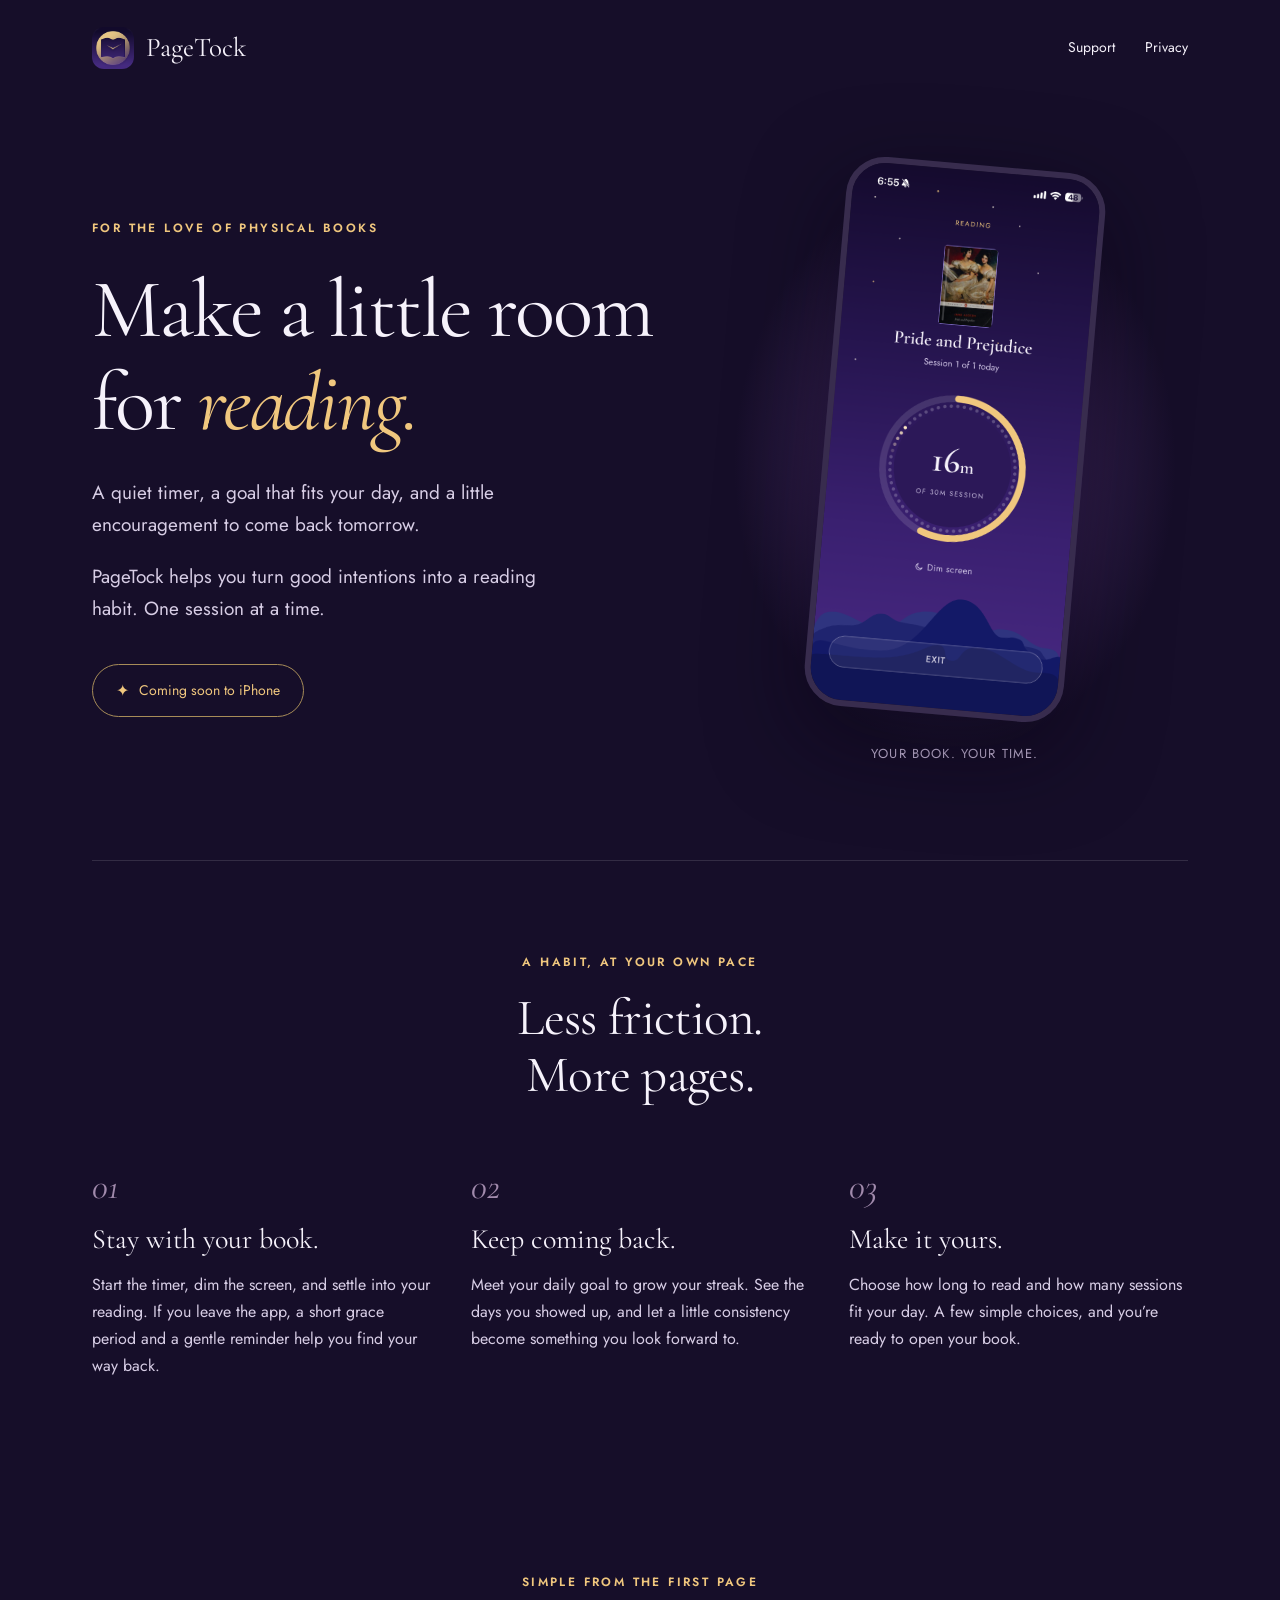
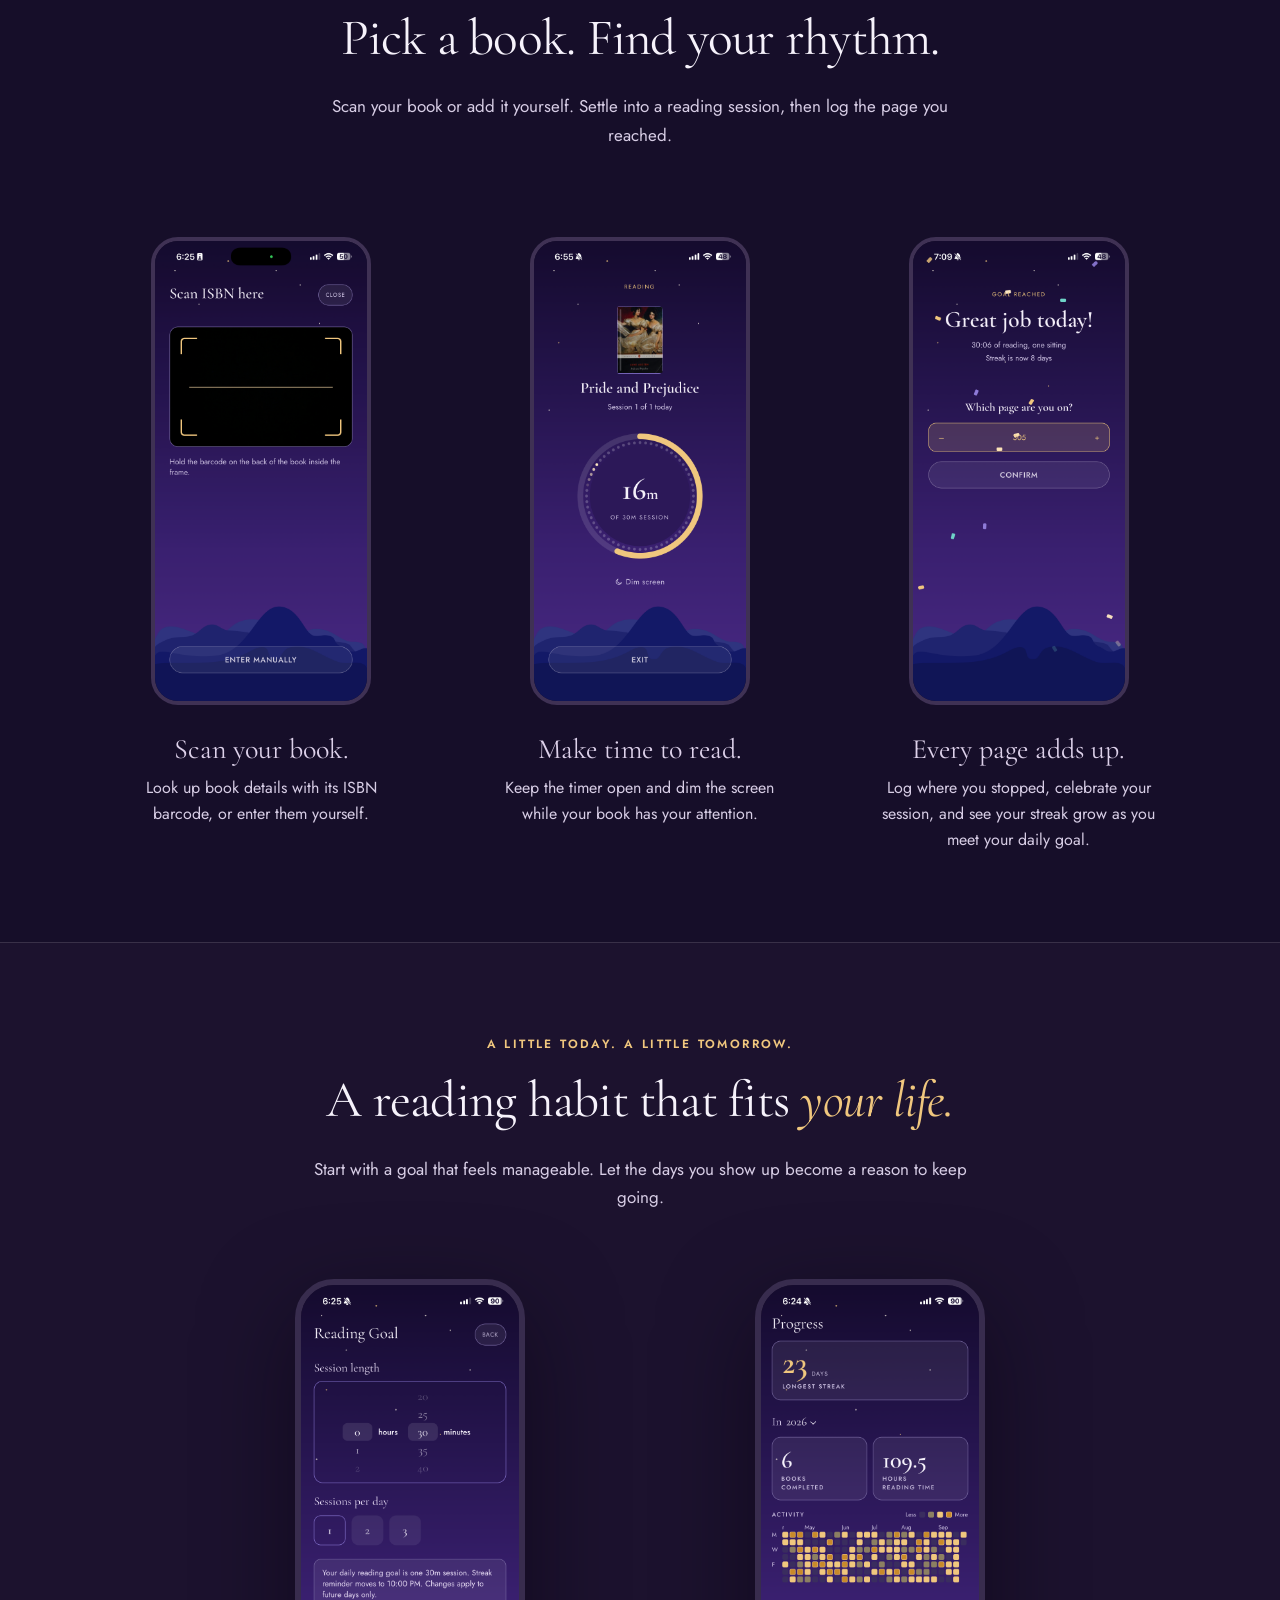
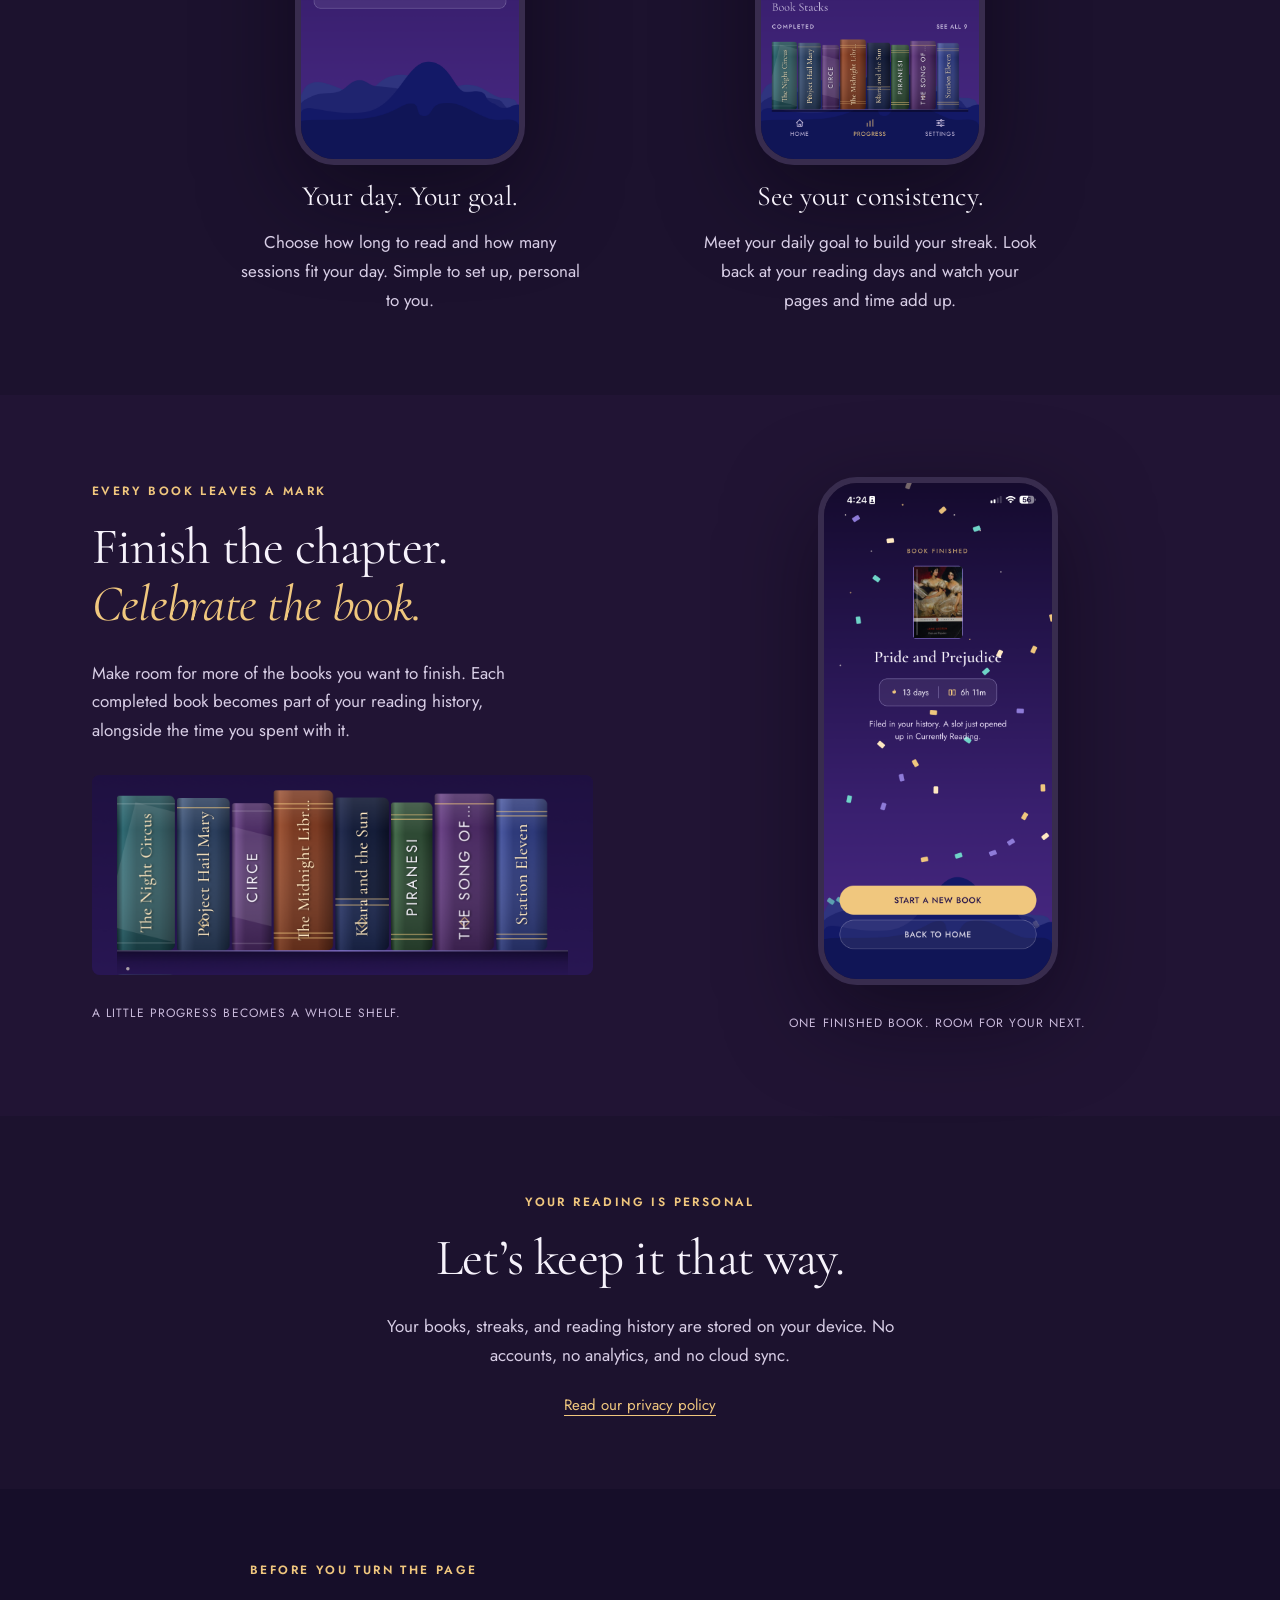
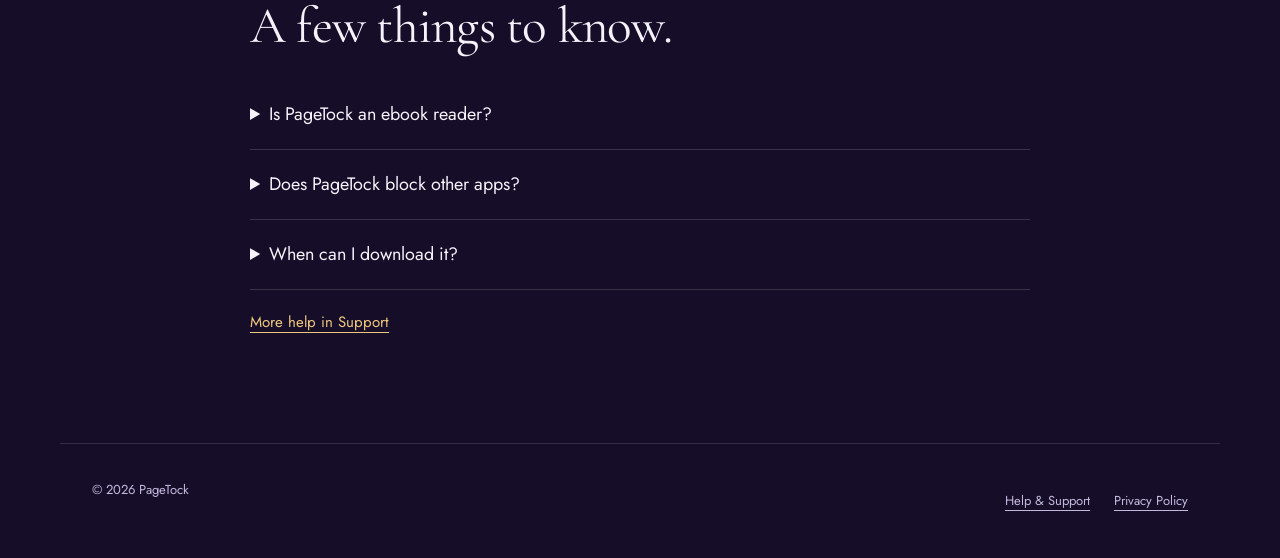
==== index.html @ 4ad2f182 "Publish PageTock website" ====
<!doctype html><html lang="en"><head><meta charset="utf-8"><meta name="viewport" content="width=device-width,initial-scale=1"><meta name="description" content="Build a reading habit with PageTock: focused reading sessions, personal goals, motivating streaks, and beautiful bookshelves."><meta name="theme-color" content="#160e29"><title>PageTock — Make a little room for reading</title><link rel="icon" href="./assets/icon.png"><link rel="stylesheet" href="./style.css?v=5"><script src="./site.js" defer></script></head><body><a class="skip" href="#main">Skip to content</a><nav aria-label="Main navigation"><a class="brand" href="./"><img src="./assets/icon.png" alt="" width="42" height="42">PageTock</a><div class="links"><a href="./support/">Support</a><a href="./privacy/">Privacy</a></div></nav><main id="main"><div class="wrap"><section class="hero"><div><span class="eyebrow">For the love of physical books</span><h1>Make a little room<br>for <em>reading.</em></h1><p>A quiet timer, a goal that fits your day, and a little encouragement to come back tomorrow.</p><p>PageTock helps you turn good intentions into a reading habit. One session at a time.</p><span class="status">Coming soon to iPhone</span></div><div class="hero-visual"><img class="phone" src="./assets/timer-dim.png" alt="PageTock’s reading timer showing 16 minutes of a 30-minute session and a Dim screen button" width="1320" height="2868"><div class="caption">YOUR BOOK. YOUR TIME.</div></div></section><div class="divider"></div><section><div class="intro"><span class="eyebrow">A habit, at your own pace</span><h2>Less friction.<br>More pages.</h2></div><div class="features"><article class="feature"><span class="number">01</span><h3>Stay with your book.</h3><p>Start the timer, dim the screen, and settle into your reading. If you leave the app, a short grace period and a gentle reminder help you find your way back.</p></article><article class="feature"><span class="number">02</span><h3>Keep coming back.</h3><p>Meet your daily goal to grow your streak. See the days you showed up, and let a little consistency become something you look forward to.</p></article><article class="feature"><span class="number">03</span><h3>Make it yours.</h3><p>Choose how long to read and how many sessions fit your day. A few simple choices, and you’re ready to open your book.</p></article></div></section></div><section class="wrap walkthrough" aria-labelledby="walkthrough-title"><div class="intro"><span class="eyebrow">Simple from the first page</span><h2 id="walkthrough-title">Pick a book. Find your rhythm.</h2><p>Scan your book or add it yourself. Settle into a reading session, then log the page you reached.</p></div><div class="screens"><figure><img src="./assets/scan-isbn.png" alt="ISBN scanner with a barcode frame and an Enter manually option" loading="lazy" width="1320" height="2868"><figcaption><h3>Scan your book.</h3><p>Look up book details with its ISBN barcode, or enter them yourself.</p></figcaption></figure><figure><img src="./assets/timer-dim.png" alt="Reading timer with a Dim screen button beneath the session progress ring" loading="lazy" width="1320" height="2868"><figcaption><h3>Make time to read.</h3><p>Keep the timer open and dim the screen while your book has your attention.</p></figcaption></figure><figure><img src="./assets/session-completed.png" alt="Completed reading session showing an eight-day streak and a field to log the current page" loading="lazy" width="1320" height="2868"><figcaption><h3>Every page adds up.</h3><p>Log where you stopped, celebrate your session, and see your streak grow as you meet your daily goal.</p></figcaption></figure></div></section><section class="habit divider"><div class="wrap"><div class="intro"><span class="eyebrow">A little today. A little tomorrow.</span><h2>A reading habit that fits <em>your life.</em></h2><p>Start with a goal that feels manageable. Let the days you show up become a reason to keep going.</p></div><div class="habit-grid"><article><img class="phone" src="./assets/reading-goal.png" alt="Reading goal settings for session length and number of sessions per day" loading="lazy" width="1320" height="2868"><div><h3>Your day. Your goal.</h3><p>Choose how long to read and how many sessions fit your day. Simple to set up, personal to you.</p></div></article><article><img class="phone" src="./assets/progress.png" alt="Reading progress with activity history, statistics, and completed books" loading="lazy" width="1320" height="2868"><div><h3>See your consistency.</h3><p>Meet your daily goal to build your streak. Look back at your reading days and watch your pages and time add up.</p></div></article></div></div></section><section class="story"><div class="wrap story-grid"><div><span class="eyebrow">Every book leaves a mark</span><h2>Finish the chapter.<br><em>Celebrate the book.</em></h2><p>Make room for more of the books you want to finish. Each completed book becomes part of your reading history, alongside the time you spent with it.</p><div class="shelf-window"><img src="./assets/bookshelf.png" alt="A PageTock bookshelf showing the spines of completed books" loading="lazy" width="1320" height="2868"></div><p class="caption">A LITTLE PROGRESS BECOMES A WHOLE SHELF.</p></div><figure class="celebration"><img class="phone" src="./assets/book-completed.png" alt="Book finished celebration for Pride and Prejudice with 13 days and six hours eleven minutes of reading" loading="lazy" width="1320" height="2868"><figcaption class="caption">ONE FINISHED BOOK. ROOM FOR YOUR NEXT.</figcaption></figure></div></section><section class="quiet"><span class="eyebrow">Your reading is personal</span><h2>Let’s keep it that way.</h2><p>Your books, streaks, and reading history are stored on your device. No accounts, no analytics, and no cloud sync.</p><a class="small-link" href="./privacy/">Read our privacy policy</a></section><section class="wrap"><div class="faq"><span class="eyebrow">Before you turn the page</span><h2>A few things to know.</h2><details><summary>Is PageTock an ebook reader?</summary><p>PageTock is a reading companion designed with physical books in mind. It helps you make time to read and track your progress; it doesn’t contain ebooks.</p></details><details><summary>Does PageTock block other apps?</summary><p>No. PageTock encourages focus with an on-screen timer. Leaving the app pauses your reading time and starts a five-minute grace period. You stay in control of your phone.</p></details><details><summary>When can I download it?</summary><p>PageTock is currently in testing and is coming to iPhone. This page will link to the App Store once it is available.</p></details><p><a class="small-link" href="./support/">More help in Support</a></p></div></section></main><footer class="divider"><span>© 2026 PageTock</span><div><a href="./support/">Help &amp; Support</a><a href="./privacy/">Privacy Policy</a></div></footer></body></html>
---- style.css ----
@font-face{font-family:"Cormorant Garamond";src:url("assets/fonts/cormorant-garamond.ttf") format("truetype");font-weight:300 700;font-style:normal;font-display:swap}
@font-face{font-family:"Cormorant Garamond";src:url("assets/fonts/cormorant-garamond-italic.ttf") format("truetype");font-weight:300 700;font-style:italic;font-display:swap}
@font-face{font-family:Jost;src:url("assets/fonts/jost.ttf") format("truetype");font-weight:100 900;font-style:normal;font-display:swap}
img{height:auto}
*{box-sizing:border-box}html{scroll-behavior:smooth}body{margin:0;background:#160e29;color:#f6f2fb;font:17px/1.7 Jost,-apple-system,BlinkMacSystemFont,"Segoe UI",sans-serif}a{color:inherit;text-underline-offset:5px}button{font:inherit}a:focus-visible,button:focus-visible,summary:focus-visible{outline:3px solid #f0c77e;outline-offset:5px}h1,h2,h3,.brand{font-family:"Cormorant Garamond",Georgia,serif;font-weight:400;line-height:1.12}h1{font-size:clamp(48px,6.5vw,88px);letter-spacing:-.025em;margin:22px 0 28px}h2{font-size:clamp(34px,4vw,54px);letter-spacing:-.015em;margin:15px 0 25px}h3{font-size:28px;margin:16px 0}p{color:#d7cde5}em{color:#f0c77e;font-weight:400}nav,.wrap,footer{max-width:1160px;margin:auto;padding-left:32px;padding-right:32px}nav{display:flex;align-items:center;justify-content:space-between;gap:20px;padding-top:26px;padding-bottom:26px}nav a{text-decoration:none}nav .links{display:flex;gap:30px;font-size:14px}.brand{font-size:27px;display:flex;align-items:center;gap:12px}.brand img{width:42px;height:42px;border-radius:12px}.eyebrow{color:#f0c77e;font-size:12px;letter-spacing:.2em;text-transform:uppercase;font-weight:600}.hero{display:grid;grid-template-columns:1.2fr 1fr;gap:70px;align-items:center;padding-top:68px;padding-bottom:95px}.hero p{max-width:480px;font-size:19px}.hero-visual{position:relative;text-align:center;background:radial-gradient(ellipse,#513174 0,transparent 67%)}.phone{width:260px;max-width:100%;border:6px solid #382c4e;border-radius:39px;box-shadow:0 30px 90px #07031180;display:block;margin:auto}.hero .phone{transform:rotate(5deg)}.caption{font-size:13px;letter-spacing:.09em;color:#c9badb;margin-top:28px}.status{display:inline-flex;align-items:center;gap:10px;border:1px solid #a78c58;border-radius:30px;padding:12px 23px;color:#f0c77e;font-size:14px;margin-top:20px}.status:before{content:'✦';font-size:16px}.divider{border-top:1px solid #ffffff20}.intro{text-align:center;max-width:660px;margin:auto;padding:85px 0 35px}.features{display:grid;grid-template-columns:repeat(3,1fr);gap:40px;padding-bottom:85px}.number{font:italic 36px "Cormorant Garamond",Georgia,serif;color:#a18aac}.feature p{font-size:16px}.story{background:#211434;padding:80px 0}.story-grid{display:grid;grid-template-columns:1fr 1fr;align-items:center;gap:95px}.story p{max-width:440px}.shelf-window{position:relative;overflow:hidden;aspect-ratio:2.5;border-radius:8px;background:#241344}.shelf-window img{width:100%;display:block;position:absolute;top:-103%}.small-link{color:#f0c77e;font-size:15px}.screens{display:grid;grid-template-columns:repeat(3,1fr);gap:40px;padding:35px 0 90px}.screens figure{margin:0;text-align:center}.screens img{width:220px;border-radius:27px;border:4px solid #3f3154;max-width:100%}.screens figcaption{margin-top:18px;font-size:15px;color:#ddd1ea}.quiet{text-align:center;padding:70px 20px;background:#1c122e}.quiet p{max-width:570px;margin:20px auto}.faq{max-width:780px;margin:0 auto;padding:65px 0 90px}details{border-bottom:1px solid #ffffff26;padding:21px 0}summary{cursor:pointer;font-size:18px;line-height:1.5;padding-right:12px}details p{font-size:16px;margin-bottom:0}footer{display:flex;justify-content:space-between;gap:25px;padding-top:35px;padding-bottom:35px;font-size:13px;color:#c4b8dc}footer div{display:flex;gap:24px}.page-head{max-width:790px;padding-top:55px;padding-bottom:40px}.page-head h1{font-size:clamp(44px,6vw,68px)}.contact{padding:32px;border:1px solid #8a709f;border-radius:18px;background:#231735;max-width:790px}.contact h2{font-size:30px;margin-top:0}.email{font-size:clamp(19px,3vw,28px);color:#f0c77e;overflow-wrap:anywhere}.actions{display:flex;gap:15px;align-items:center;margin-top:25px;flex-wrap:wrap}.button{display:inline-block;text-decoration:none;border:1px solid #b79b6e;border-radius:24px;padding:10px 22px;background:#f0c77e;color:#23124a;cursor:pointer;font-size:15px}.button.secondary{background:transparent;color:#f0c77e}.copy-status{font-size:14px;min-height:24px;margin-bottom:0}.support-faq{margin-left:0;max-width:790px}.legal{max-width:790px;padding-bottom:80px}.legal h2{font-family:inherit;font-weight:600;font-size:23px;letter-spacing:0;margin-top:42px;line-height:1.4}.legal li{color:#d7cde5;margin:10px 0}.legal a{color:#f0c77e}.skip{position:absolute;top:-100px;left:20px;background:#f0c77e;color:#160e29;padding:12px;z-index:10}.skip:focus{top:10px}@media(max-width:760px){nav,.wrap,footer{padding-left:24px;padding-right:24px}nav .links{gap:18px}.brand{font-size:23px}.brand img{width:34px;height:34px}.hero{grid-template-columns:1fr;gap:45px;padding-top:35px;padding-bottom:65px}.hero h1{max-width:520px}.hero-visual{padding:15px}.hero .phone{width:230px;transform:rotate(3deg)}.features{grid-template-columns:1fr;gap:25px;padding-bottom:55px}.feature{border-top:1px solid #ffffff20;padding-top:22px}.intro{padding-top:55px}.story-grid{grid-template-columns:1fr;gap:35px}.story{padding:55px 0}.screens{gap:14px;padding-bottom:50px}.screens img{border-radius:15px;border-width:2px}.screens figcaption{font-size:13px}.faq{padding:40px 0 60px}footer{flex-direction:column;gap:15px}.page-head{padding-top:25px}.contact{padding:24px}}@media(prefers-reduced-motion:reduce){html{scroll-behavior:auto}}
nav .links a,footer a{display:inline-flex;align-items:center;min-height:44px}

/* Product walkthrough and habit-building screenshots. */
.screens figcaption h3{margin:20px 0 10px}.screens figcaption p{font-size:16px;line-height:1.6;max-width:285px;margin:0 auto}.habit{padding-bottom:80px;background:#1c122e}.habit-grid{display:grid;grid-template-columns:1fr 1fr;gap:70px;max-width:850px;margin:15px auto 0}.habit-grid article{text-align:center}.habit-grid .phone{width:230px}.habit-grid p{max-width:340px;margin:0 auto}.celebration{margin:0;text-align:center}.story .shelf-window{margin-top:30px}.story .caption{font-size:12px}.celebration .phone{width:240px}
@media(max-width:760px){.screens{grid-template-columns:1fr;gap:46px}.screens img{width:240px;border-radius:28px;border-width:4px}.screens figcaption h3{font-size:30px}.habit-grid{grid-template-columns:1fr;gap:50px}.habit{padding-bottom:55px}.habit-grid .phone{width:240px}}
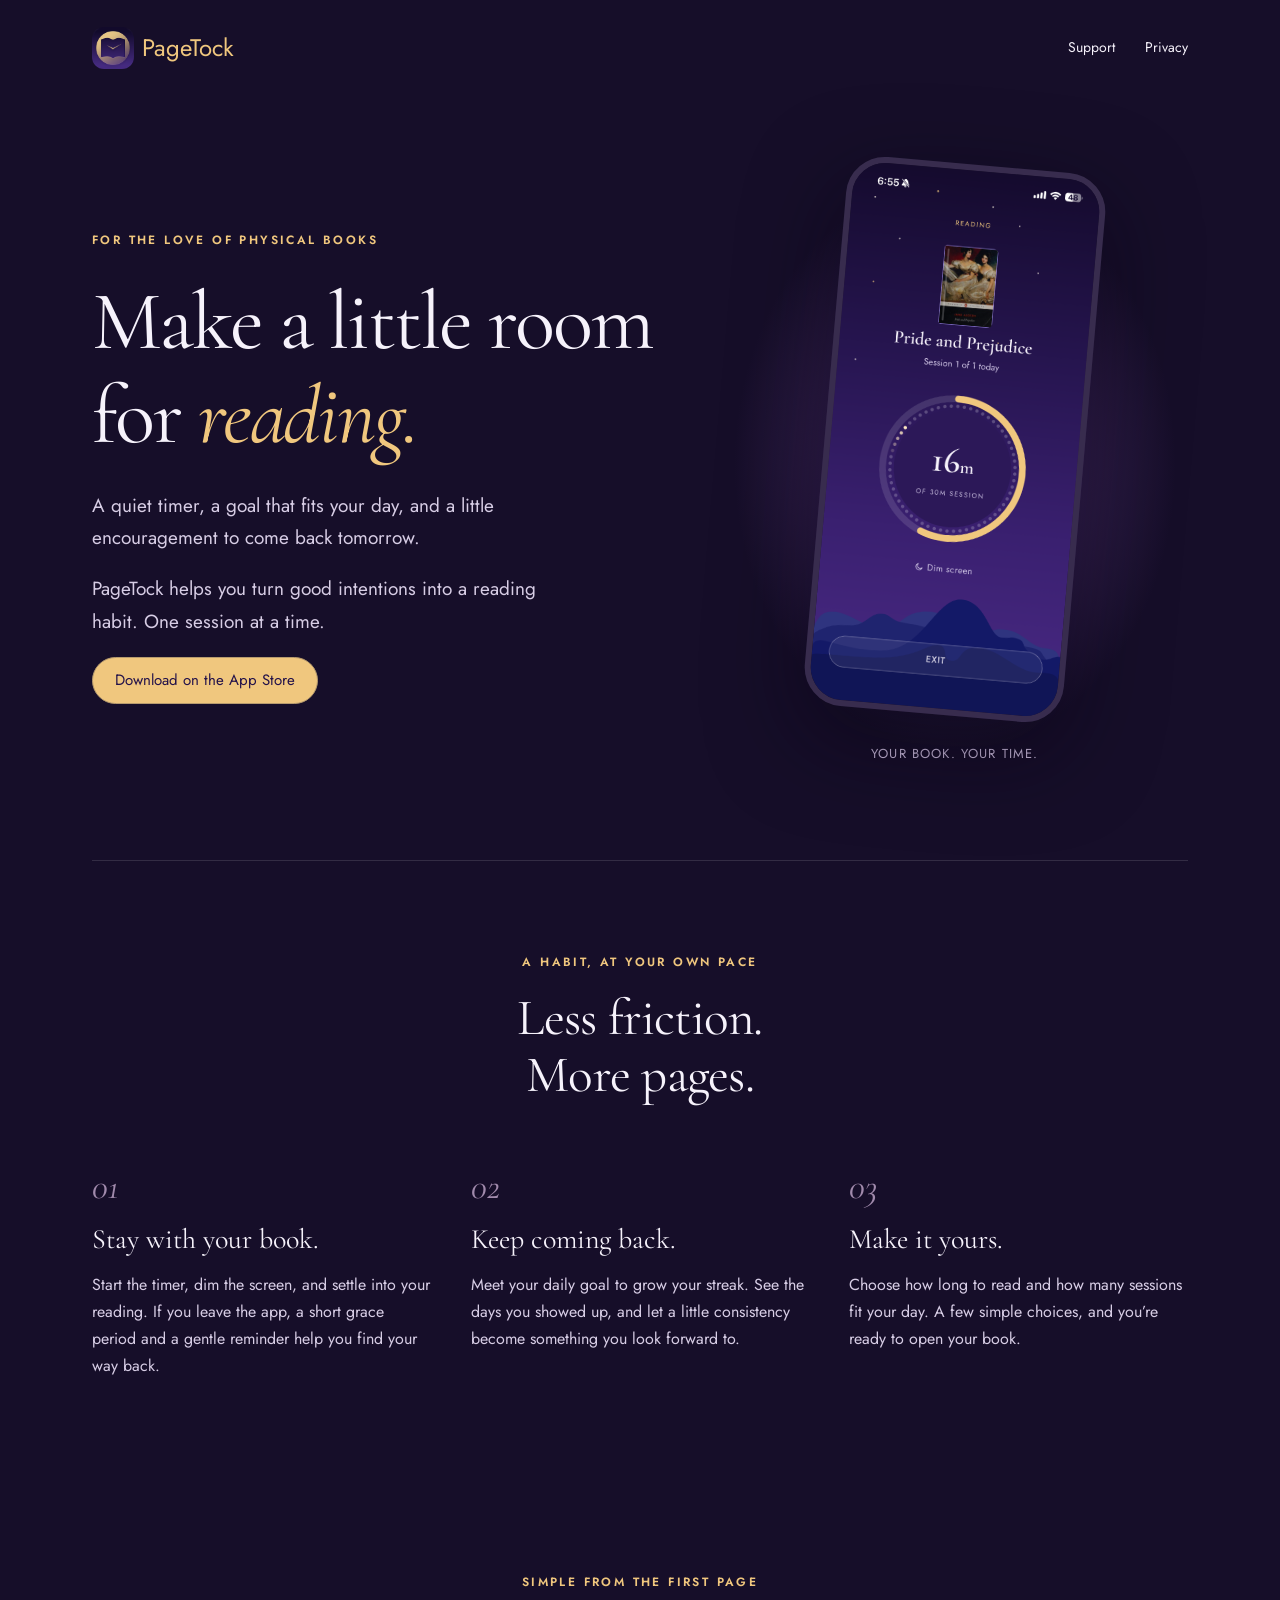
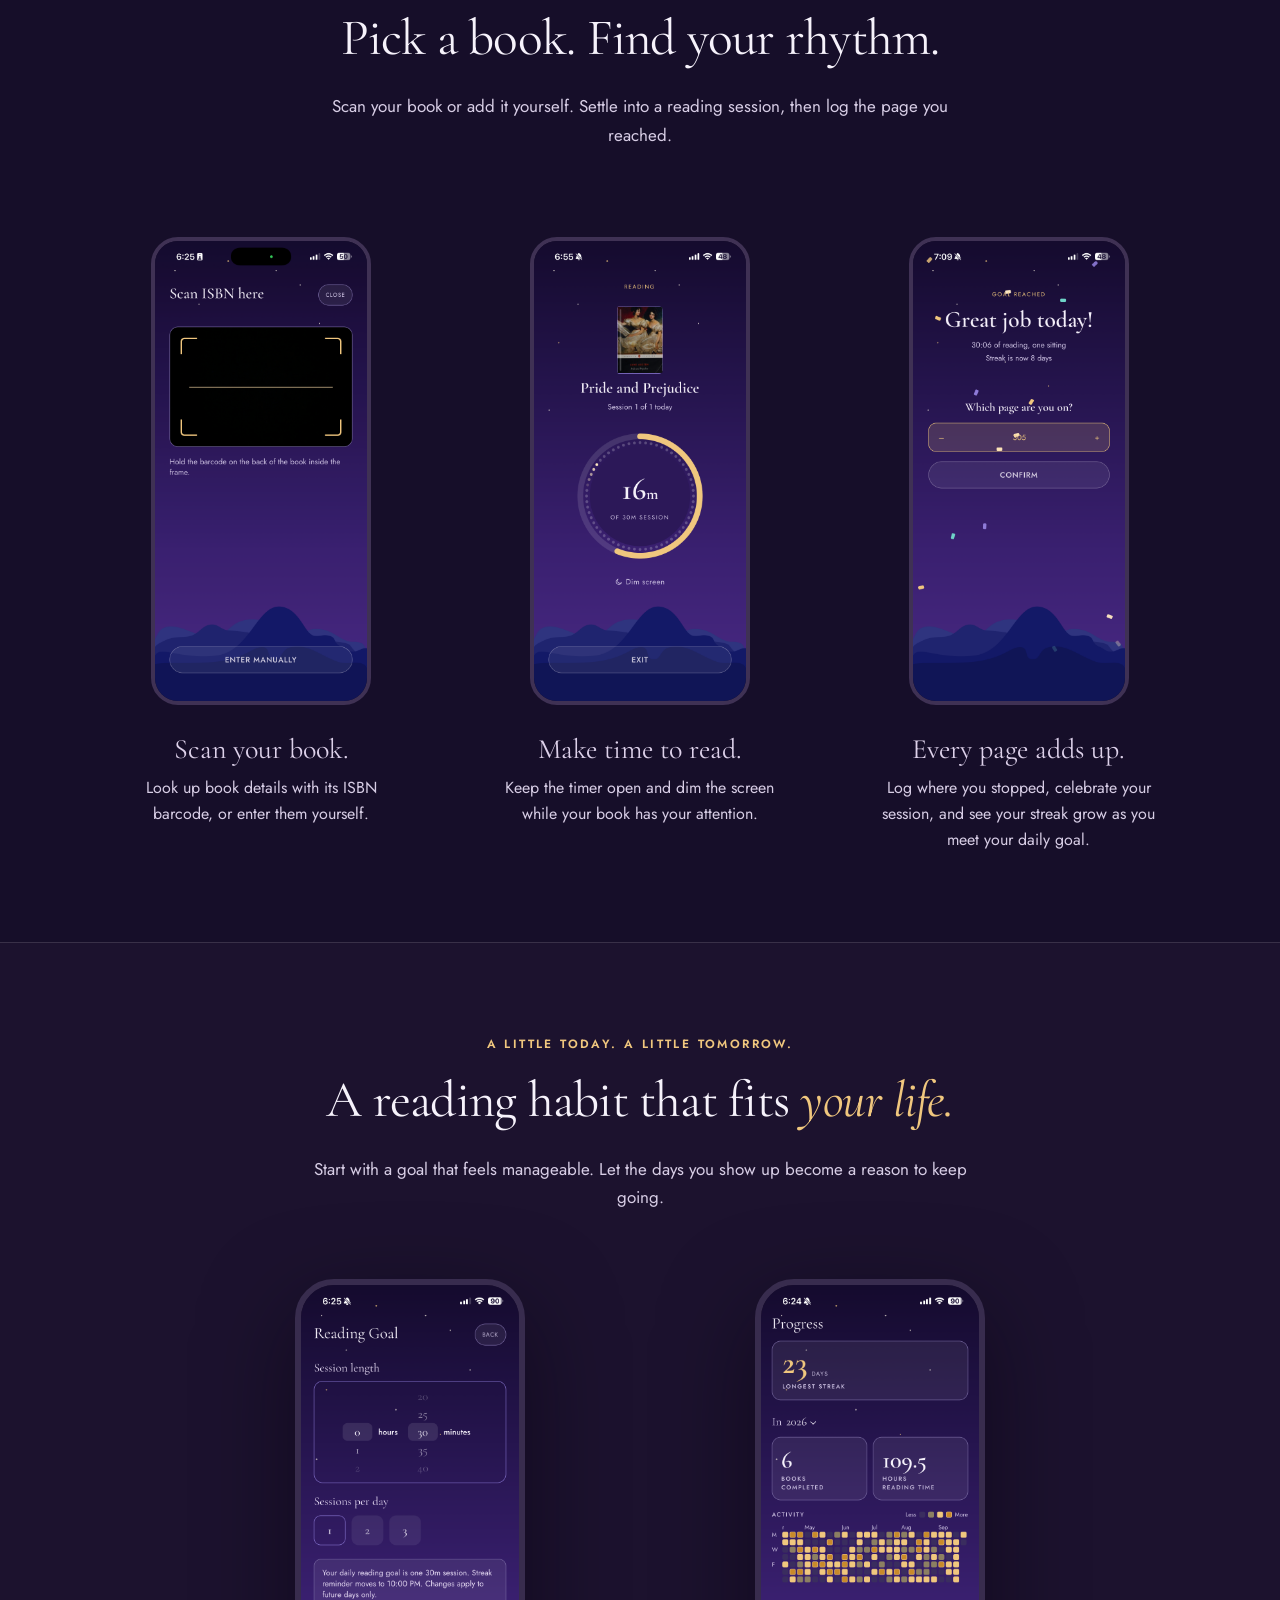
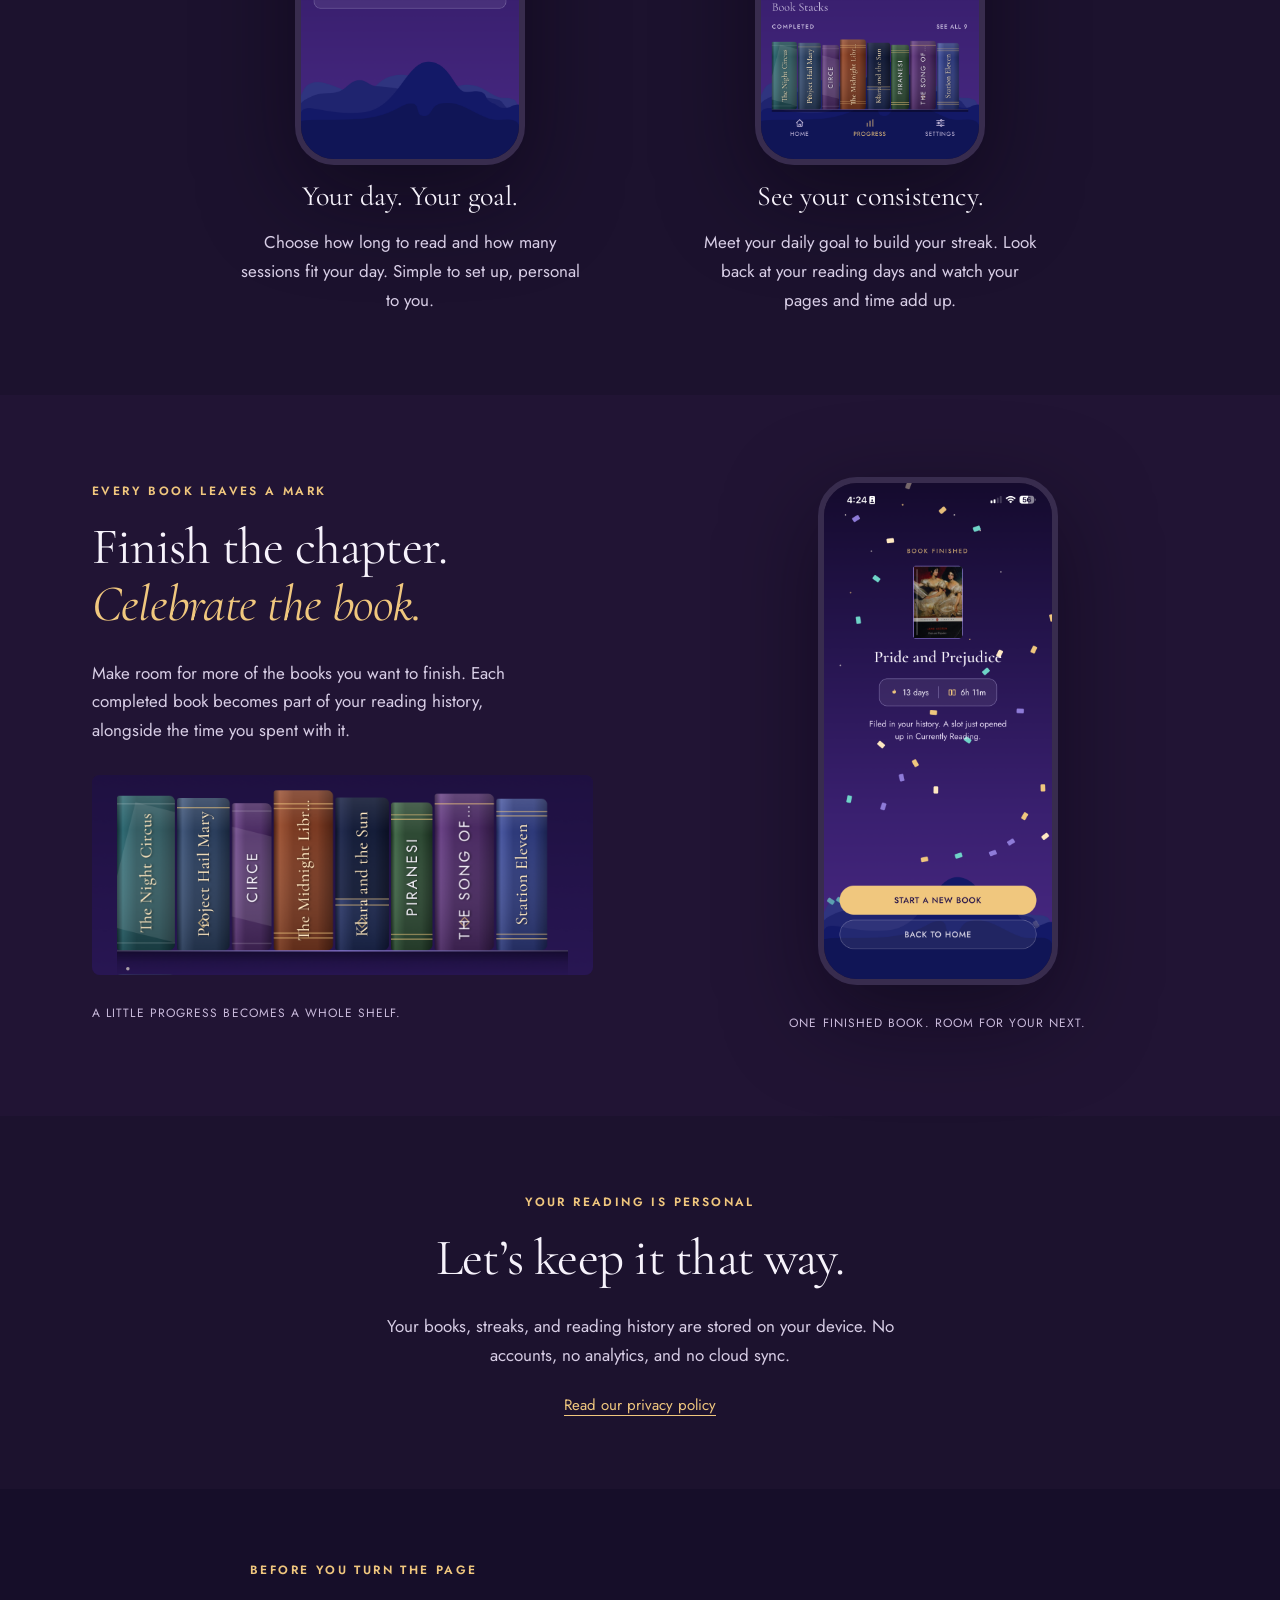
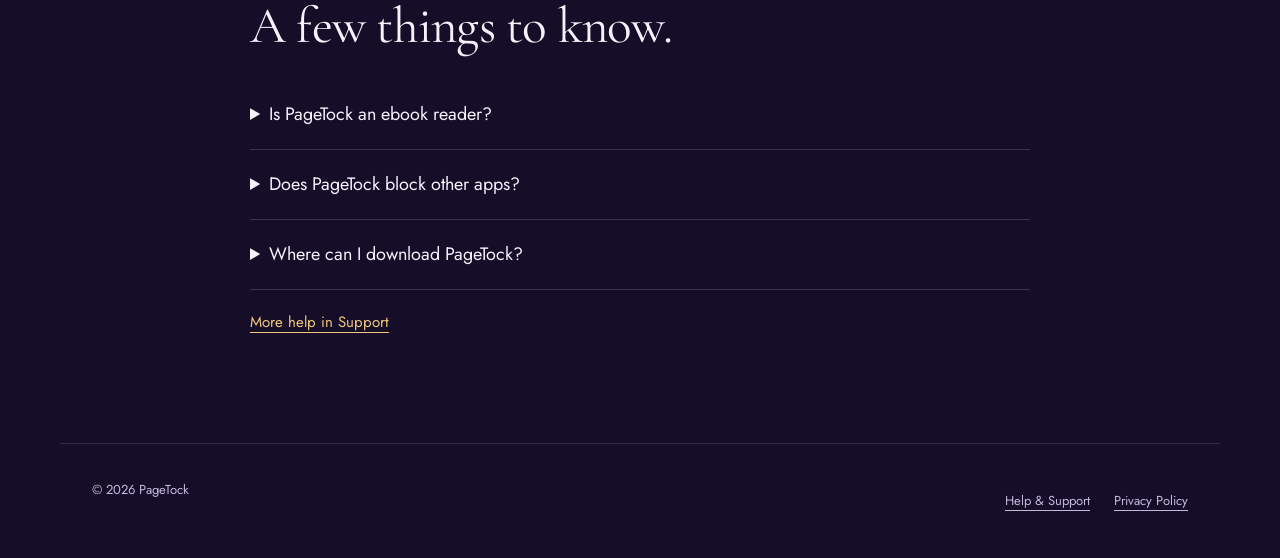
==== commit 319a6d93: "new index on main (app released)" ====
--- a/index.html
+++ b/index.html
@@ -1 +1 @@
-<!doctype html><html lang="en"><head><meta charset="utf-8"><meta name="viewport" content="width=device-width,initial-scale=1"><meta name="description" content="Build a reading habit with PageTock: focused reading sessions, personal goals, motivating streaks, and beautiful bookshelves."><meta name="theme-color" content="#160e29"><title>PageTock — Make a little room for reading</title><link rel="icon" href="./assets/icon.png"><link rel="stylesheet" href="./style.css?v=5"><script src="./site.js" defer></script></head><body><a class="skip" href="#main">Skip to content</a><nav aria-label="Main navigation"><a class="brand" href="./"><img src="./assets/icon.png" alt="" width="42" height="42">PageTock</a><div class="links"><a href="./support/">Support</a><a href="./privacy/">Privacy</a></div></nav><main id="main"><div class="wrap"><section class="hero"><div><span class="eyebrow">For the love of physical books</span><h1>Make a little room<br>for <em>reading.</em></h1><p>A quiet timer, a goal that fits your day, and a little encouragement to come back tomorrow.</p><p>PageTock helps you turn good intentions into a reading habit. One session at a time.</p><span class="status">Coming soon to iPhone</span></div><div class="hero-visual"><img class="phone" src="./assets/timer-dim.png" alt="PageTock’s reading timer showing 16 minutes of a 30-minute session and a Dim screen button" width="1320" height="2868"><div class="caption">YOUR BOOK. YOUR TIME.</div></div></section><div class="divider"></div><section><div class="intro"><span class="eyebrow">A habit, at your own pace</span><h2>Less friction.<br>More pages.</h2></div><div class="features"><article class="feature"><span class="number">01</span><h3>Stay with your book.</h3><p>Start the timer, dim the screen, and settle into your reading. If you leave the app, a short grace period and a gentle reminder help you find your way back.</p></article><article class="feature"><span class="number">02</span><h3>Keep coming back.</h3><p>Meet your daily goal to grow your streak. See the days you showed up, and let a little consistency become something you look forward to.</p></article><article class="feature"><span class="number">03</span><h3>Make it yours.</h3><p>Choose how long to read and how many sessions fit your day. A few simple choices, and you’re ready to open your book.</p></article></div></section></div><section class="wrap walkthrough" aria-labelledby="walkthrough-title"><div class="intro"><span class="eyebrow">Simple from the first page</span><h2 id="walkthrough-title">Pick a book. Find your rhythm.</h2><p>Scan your book or add it yourself. Settle into a reading session, then log the page you reached.</p></div><div class="screens"><figure><img src="./assets/scan-isbn.png" alt="ISBN scanner with a barcode frame and an Enter manually option" loading="lazy" width="1320" height="2868"><figcaption><h3>Scan your book.</h3><p>Look up book details with its ISBN barcode, or enter them yourself.</p></figcaption></figure><figure><img src="./assets/timer-dim.png" alt="Reading timer with a Dim screen button beneath the session progress ring" loading="lazy" width="1320" height="2868"><figcaption><h3>Make time to read.</h3><p>Keep the timer open and dim the screen while your book has your attention.</p></figcaption></figure><figure><img src="./assets/session-completed.png" alt="Completed reading session showing an eight-day streak and a field to log the current page" loading="lazy" width="1320" height="2868"><figcaption><h3>Every page adds up.</h3><p>Log where you stopped, celebrate your session, and see your streak grow as you meet your daily goal.</p></figcaption></figure></div></section><section class="habit divider"><div class="wrap"><div class="intro"><span class="eyebrow">A little today. A little tomorrow.</span><h2>A reading habit that fits <em>your life.</em></h2><p>Start with a goal that feels manageable. Let the days you show up become a reason to keep going.</p></div><div class="habit-grid"><article><img class="phone" src="./assets/reading-goal.png" alt="Reading goal settings for session length and number of sessions per day" loading="lazy" width="1320" height="2868"><div><h3>Your day. Your goal.</h3><p>Choose how long to read and how many sessions fit your day. Simple to set up, personal to you.</p></div></article><article><img class="phone" src="./assets/progress.png" alt="Reading progress with activity history, statistics, and completed books" loading="lazy" width="1320" height="2868"><div><h3>See your consistency.</h3><p>Meet your daily goal to build your streak. Look back at your reading days and watch your pages and time add up.</p></div></article></div></div></section><section class="story"><div class="wrap story-grid"><div><span class="eyebrow">Every book leaves a mark</span><h2>Finish the chapter.<br><em>Celebrate the book.</em></h2><p>Make room for more of the books you want to finish. Each completed book becomes part of your reading history, alongside the time you spent with it.</p><div class="shelf-window"><img src="./assets/bookshelf.png" alt="A PageTock bookshelf showing the spines of completed books" loading="lazy" width="1320" height="2868"></div><p class="caption">A LITTLE PROGRESS BECOMES A WHOLE SHELF.</p></div><figure class="celebration"><img class="phone" src="./assets/book-completed.png" alt="Book finished celebration for Pride and Prejudice with 13 days and six hours eleven minutes of reading" loading="lazy" width="1320" height="2868"><figcaption class="caption">ONE FINISHED BOOK. ROOM FOR YOUR NEXT.</figcaption></figure></div></section><section class="quiet"><span class="eyebrow">Your reading is personal</span><h2>Let’s keep it that way.</h2><p>Your books, streaks, and reading history are stored on your device. No accounts, no analytics, and no cloud sync.</p><a class="small-link" href="./privacy/">Read our privacy policy</a></section><section class="wrap"><div class="faq"><span class="eyebrow">Before you turn the page</span><h2>A few things to know.</h2><details><summary>Is PageTock an ebook reader?</summary><p>PageTock is a reading companion designed with physical books in mind. It helps you make time to read and track your progress; it doesn’t contain ebooks.</p></details><details><summary>Does PageTock block other apps?</summary><p>No. PageTock encourages focus with an on-screen timer. Leaving the app pauses your reading time and starts a five-minute grace period. You stay in control of your phone.</p></details><details><summary>When can I download it?</summary><p>PageTock is currently in testing and is coming to iPhone. This page will link to the App Store once it is available.</p></details><p><a class="small-link" href="./support/">More help in Support</a></p></div></section></main><footer class="divider"><span>© 2026 PageTock</span><div><a href="./support/">Help &amp; Support</a><a href="./privacy/">Privacy Policy</a></div></footer></body></html>+<!doctype html><html lang="en"><head><meta charset="utf-8"><meta name="viewport" content="width=device-width,initial-scale=1"><meta name="description" content="Build a reading habit with PageTock: focused reading sessions, personal goals, motivating streaks, and beautiful bookshelves."><meta name="theme-color" content="#160e29"><title>PageTock — Make a little room for reading</title><link rel="icon" href="./assets/icon.png"><link rel="stylesheet" href="./style.css?v=5"><script src="./site.js" defer></script></head><body><a class="skip" href="#main">Skip to content</a><nav aria-label="Main navigation"><a class="brand" href="./"><img src="./assets/icon.png" alt="" width="42" height="42">PageTock</a><div class="links"><a href="./support/">Support</a><a href="./privacy/">Privacy</a></div></nav><main id="main"><div class="wrap"><section class="hero"><div><span class="eyebrow">For the love of physical books</span><h1>Make a little room<br>for <em>reading.</em></h1><p>A quiet timer, a goal that fits your day, and a little encouragement to come back tomorrow.</p><p>PageTock helps you turn good intentions into a reading habit. One session at a time.</p><a class="button" href="https://apps.apple.com/us/app/pagetock/id6817536603">Download on the App Store</a></div><div class="hero-visual"><img class="phone" src="./assets/timer-dim.png" alt="PageTock’s reading timer showing 16 minutes of a 30-minute session and a Dim screen button" width="1320" height="2868"><div class="caption">YOUR BOOK. YOUR TIME.</div></div></section><div class="divider"></div><section><div class="intro"><span class="eyebrow">A habit, at your own pace</span><h2>Less friction.<br>More pages.</h2></div><div class="features"><article class="feature"><span class="number">01</span><h3>Stay with your book.</h3><p>Start the timer, dim the screen, and settle into your reading. If you leave the app, a short grace period and a gentle reminder help you find your way back.</p></article><article class="feature"><span class="number">02</span><h3>Keep coming back.</h3><p>Meet your daily goal to grow your streak. See the days you showed up, and let a little consistency become something you look forward to.</p></article><article class="feature"><span class="number">03</span><h3>Make it yours.</h3><p>Choose how long to read and how many sessions fit your day. A few simple choices, and you’re ready to open your book.</p></article></div></section></div><section class="wrap walkthrough" aria-labelledby="walkthrough-title"><div class="intro"><span class="eyebrow">Simple from the first page</span><h2 id="walkthrough-title">Pick a book. Find your rhythm.</h2><p>Scan your book or add it yourself. Settle into a reading session, then log the page you reached.</p></div><div class="screens"><figure><img src="./assets/scan-isbn.png" alt="ISBN scanner with a barcode frame and an Enter manually option" loading="lazy" width="1320" height="2868"><figcaption><h3>Scan your book.</h3><p>Look up book details with its ISBN barcode, or enter them yourself.</p></figcaption></figure><figure><img src="./assets/timer-dim.png" alt="Reading timer with a Dim screen button beneath the session progress ring" loading="lazy" width="1320" height="2868"><figcaption><h3>Make time to read.</h3><p>Keep the timer open and dim the screen while your book has your attention.</p></figcaption></figure><figure><img src="./assets/session-completed.png" alt="Completed reading session showing an eight-day streak and a field to log the current page" loading="lazy" width="1320" height="2868"><figcaption><h3>Every page adds up.</h3><p>Log where you stopped, celebrate your session, and see your streak grow as you meet your daily goal.</p></figcaption></figure></div></section><section class="habit divider"><div class="wrap"><div class="intro"><span class="eyebrow">A little today. A little tomorrow.</span><h2>A reading habit that fits <em>your life.</em></h2><p>Start with a goal that feels manageable. Let the days you show up become a reason to keep going.</p></div><div class="habit-grid"><article><img class="phone" src="./assets/reading-goal.png" alt="Reading goal settings for session length and number of sessions per day" loading="lazy" width="1320" height="2868"><div><h3>Your day. Your goal.</h3><p>Choose how long to read and how many sessions fit your day. Simple to set up, personal to you.</p></div></article><article><img class="phone" src="./assets/progress.png" alt="Reading progress with activity history, statistics, and completed books" loading="lazy" width="1320" height="2868"><div><h3>See your consistency.</h3><p>Meet your daily goal to build your streak. Look back at your reading days and watch your pages and time add up.</p></div></article></div></div></section><section class="story"><div class="wrap story-grid"><div><span class="eyebrow">Every book leaves a mark</span><h2>Finish the chapter.<br><em>Celebrate the book.</em></h2><p>Make room for more of the books you want to finish. Each completed book becomes part of your reading history, alongside the time you spent with it.</p><div class="shelf-window"><img src="./assets/bookshelf.png" alt="A PageTock bookshelf showing the spines of completed books" loading="lazy" width="1320" height="2868"></div><p class="caption">A LITTLE PROGRESS BECOMES A WHOLE SHELF.</p></div><figure class="celebration"><img class="phone" src="./assets/book-completed.png" alt="Book finished celebration for Pride and Prejudice with 13 days and six hours eleven minutes of reading" loading="lazy" width="1320" height="2868"><figcaption class="caption">ONE FINISHED BOOK. ROOM FOR YOUR NEXT.</figcaption></figure></div></section><section class="quiet"><span class="eyebrow">Your reading is personal</span><h2>Let’s keep it that way.</h2><p>Your books, streaks, and reading history are stored on your device. No accounts, no analytics, and no cloud sync.</p><a class="small-link" href="./privacy/">Read our privacy policy</a></section><section class="wrap"><div class="faq"><span class="eyebrow">Before you turn the page</span><h2>A few things to know.</h2><details><summary>Is PageTock an ebook reader?</summary><p>PageTock is a reading companion designed with physical books in mind. It helps you make time to read and track your progress; it doesn’t contain ebooks.</p></details><details><summary>Does PageTock block other apps?</summary><p>No. PageTock encourages focus with an on-screen timer. Leaving the app pauses your reading time and starts a five-minute grace period. You stay in control of your phone.</p></details><details><summary>Where can I download PageTock?</summary><p>PageTock is now available for iPhone on the US App Store. <a href="https://apps.apple.com/us/app/pagetock/id6817536603">Download PageTock</a> and start your next reading session.</p></details><p><a class="small-link" href="./support/">More help in Support</a></p></div></section></main><footer class="divider"><span>© 2026 PageTock</span><div><a href="./support/">Help &amp; Support</a><a href="./privacy/">Privacy Policy</a></div></footer></body></html>
--- a/style.css
+++ b/style.css
@@ -8,3 +8,6 @@
 /* Product walkthrough and habit-building screenshots. */
 .screens figcaption h3{margin:20px 0 10px}.screens figcaption p{font-size:16px;line-height:1.6;max-width:285px;margin:0 auto}.habit{padding-bottom:80px;background:#1c122e}.habit-grid{display:grid;grid-template-columns:1fr 1fr;gap:70px;max-width:850px;margin:15px auto 0}.habit-grid article{text-align:center}.habit-grid .phone{width:230px}.habit-grid p{max-width:340px;margin:0 auto}.celebration{margin:0;text-align:center}.story .shelf-window{margin-top:30px}.story .caption{font-size:12px}.celebration .phone{width:240px}
 @media(max-width:760px){.screens{grid-template-columns:1fr;gap:46px}.screens img{width:240px;border-radius:28px;border-width:4px}.screens figcaption h3{font-size:30px}.habit-grid{grid-template-columns:1fr;gap:50px}.habit{padding-bottom:55px}.habit-grid .phone{width:240px}}
+
+/* Brand wordmark matches the app typography. */
+.brand{font-family:Jost,-apple-system,BlinkMacSystemFont,"Segoe UI",sans-serif;font-weight:400;font-size:24px;color:#f0c77e;gap:8px}
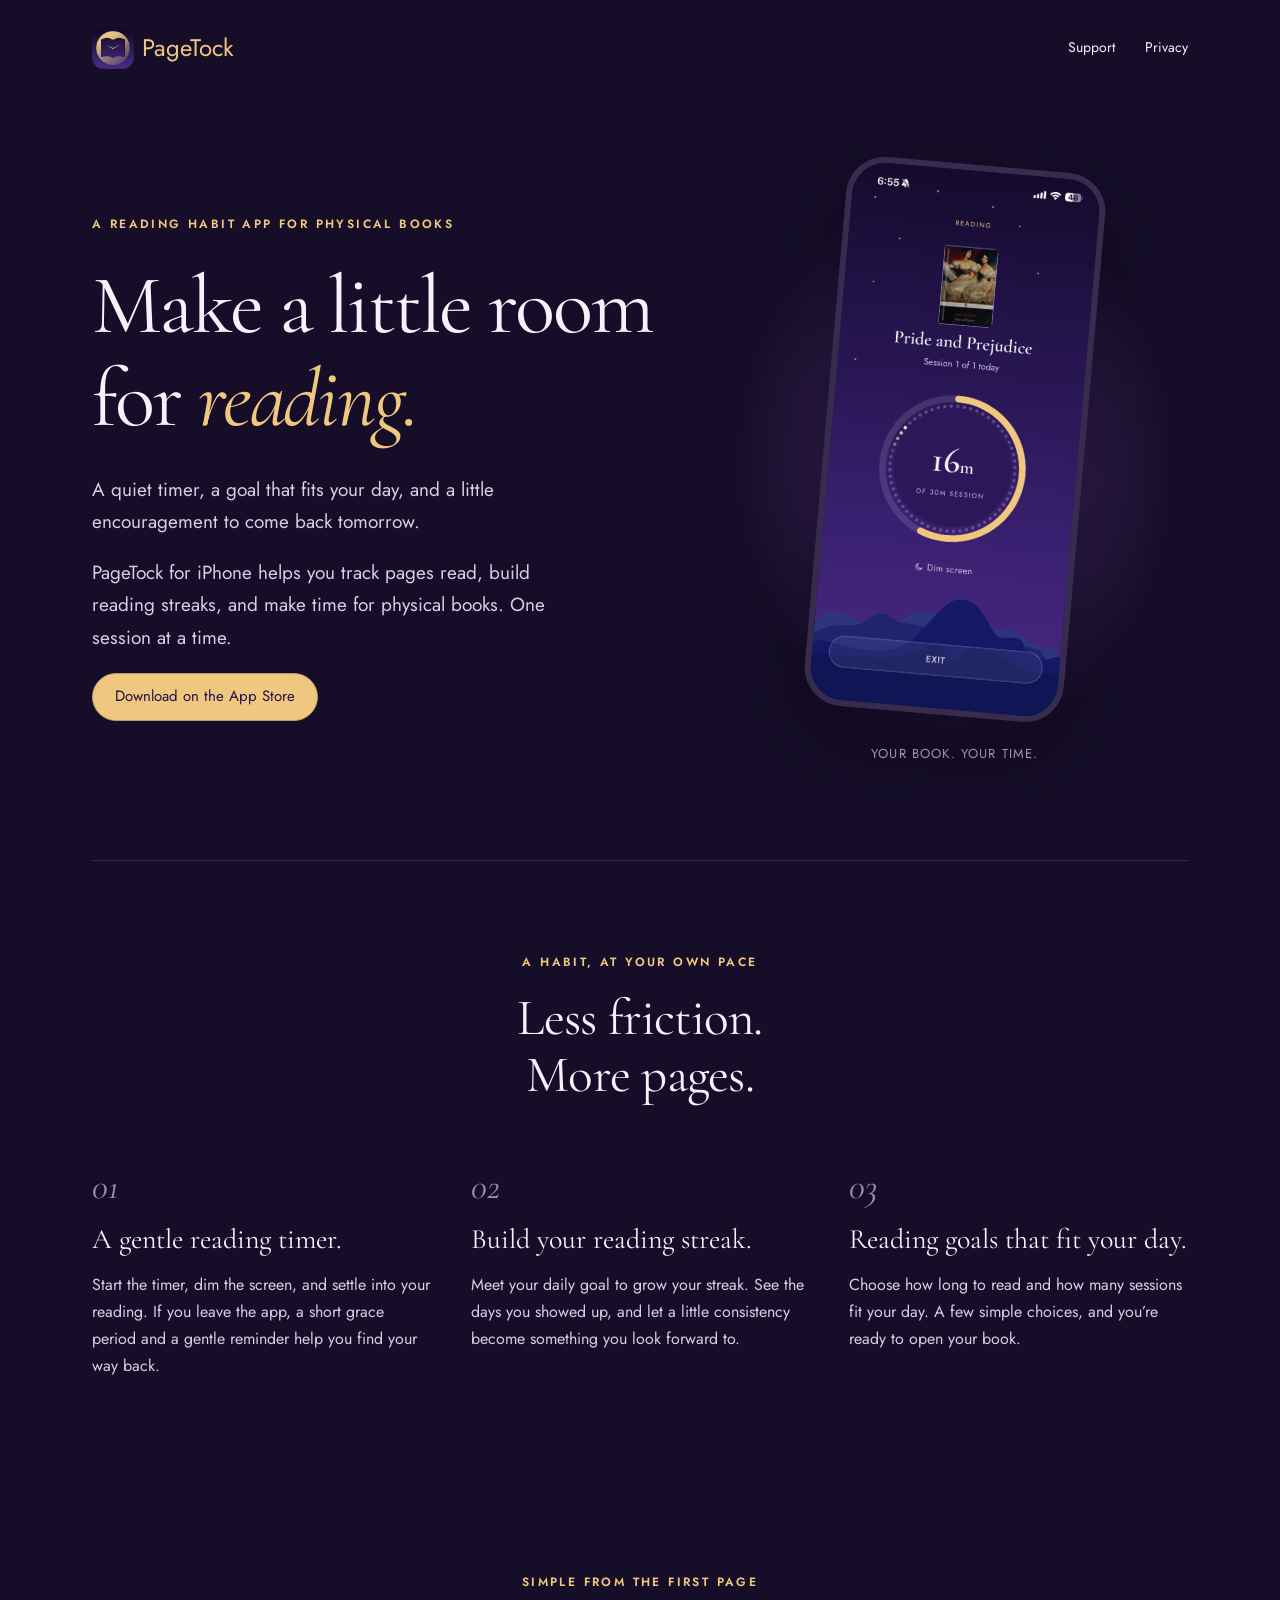
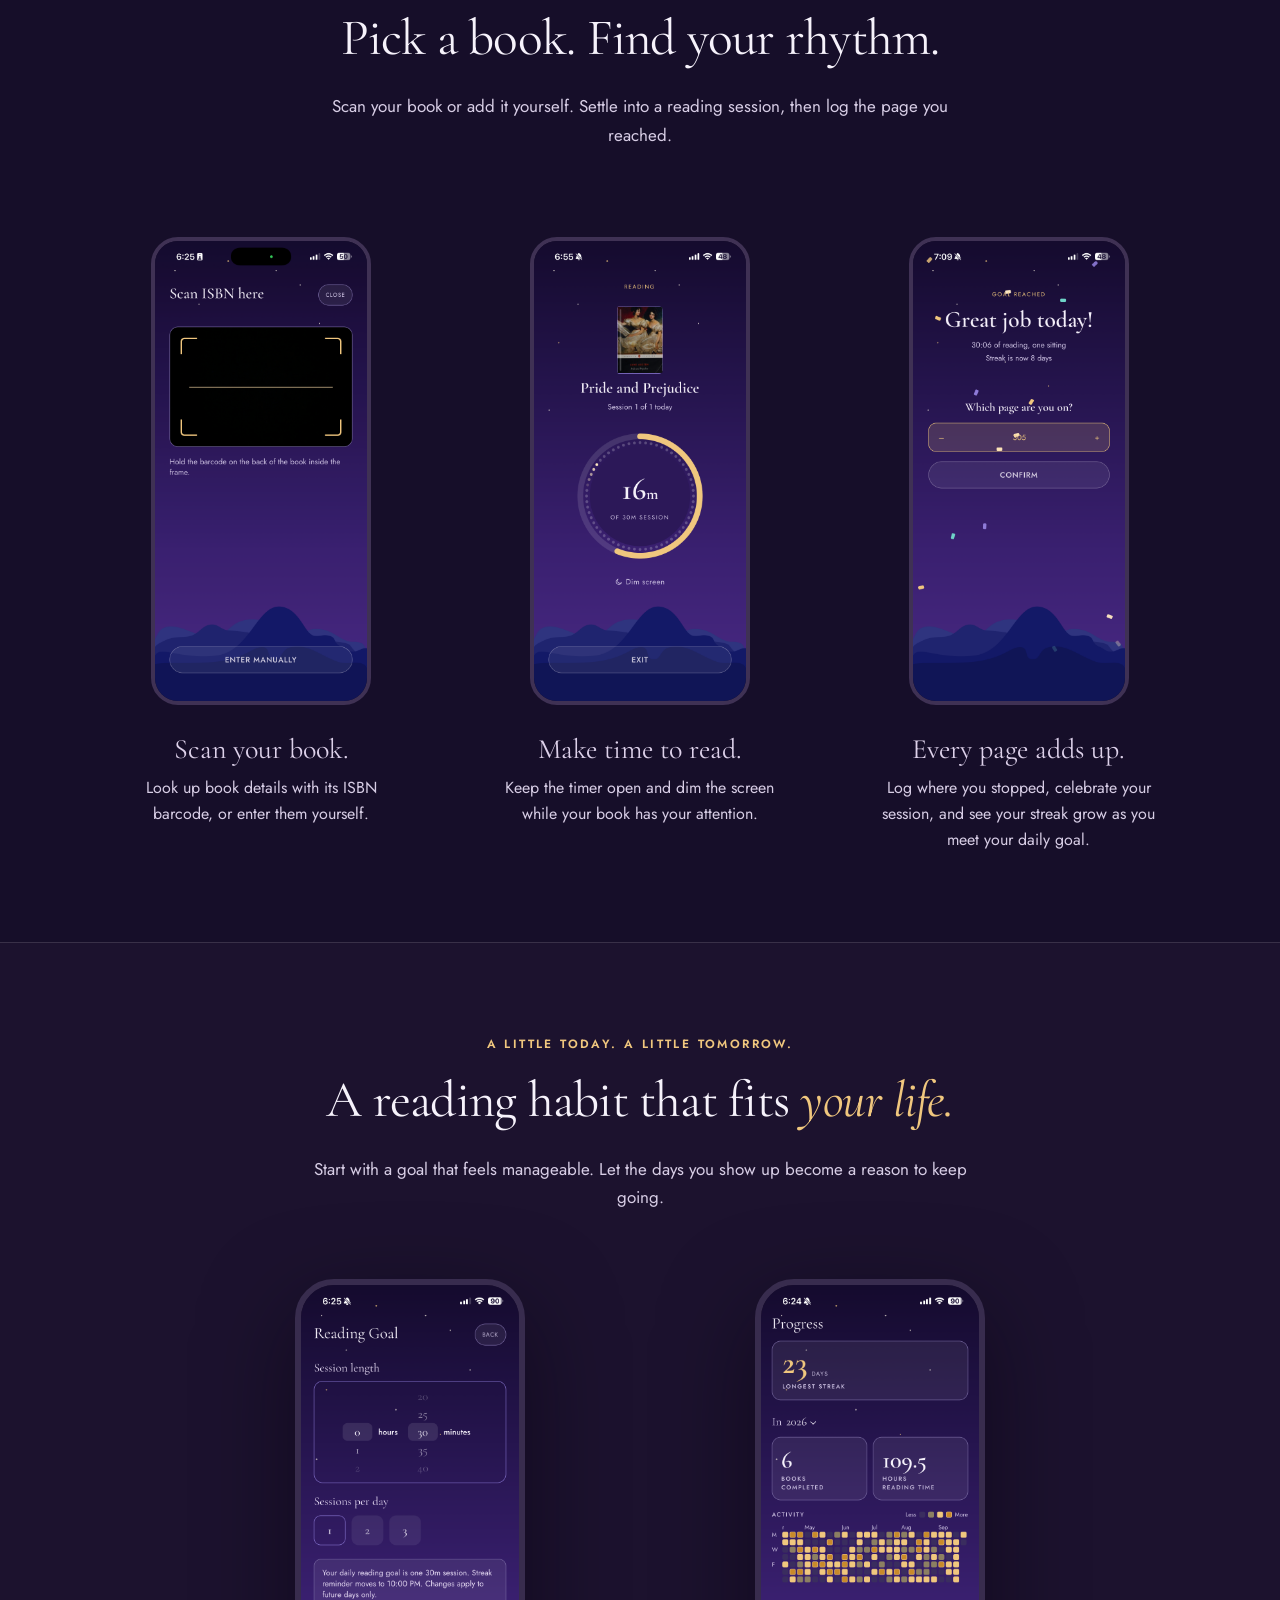
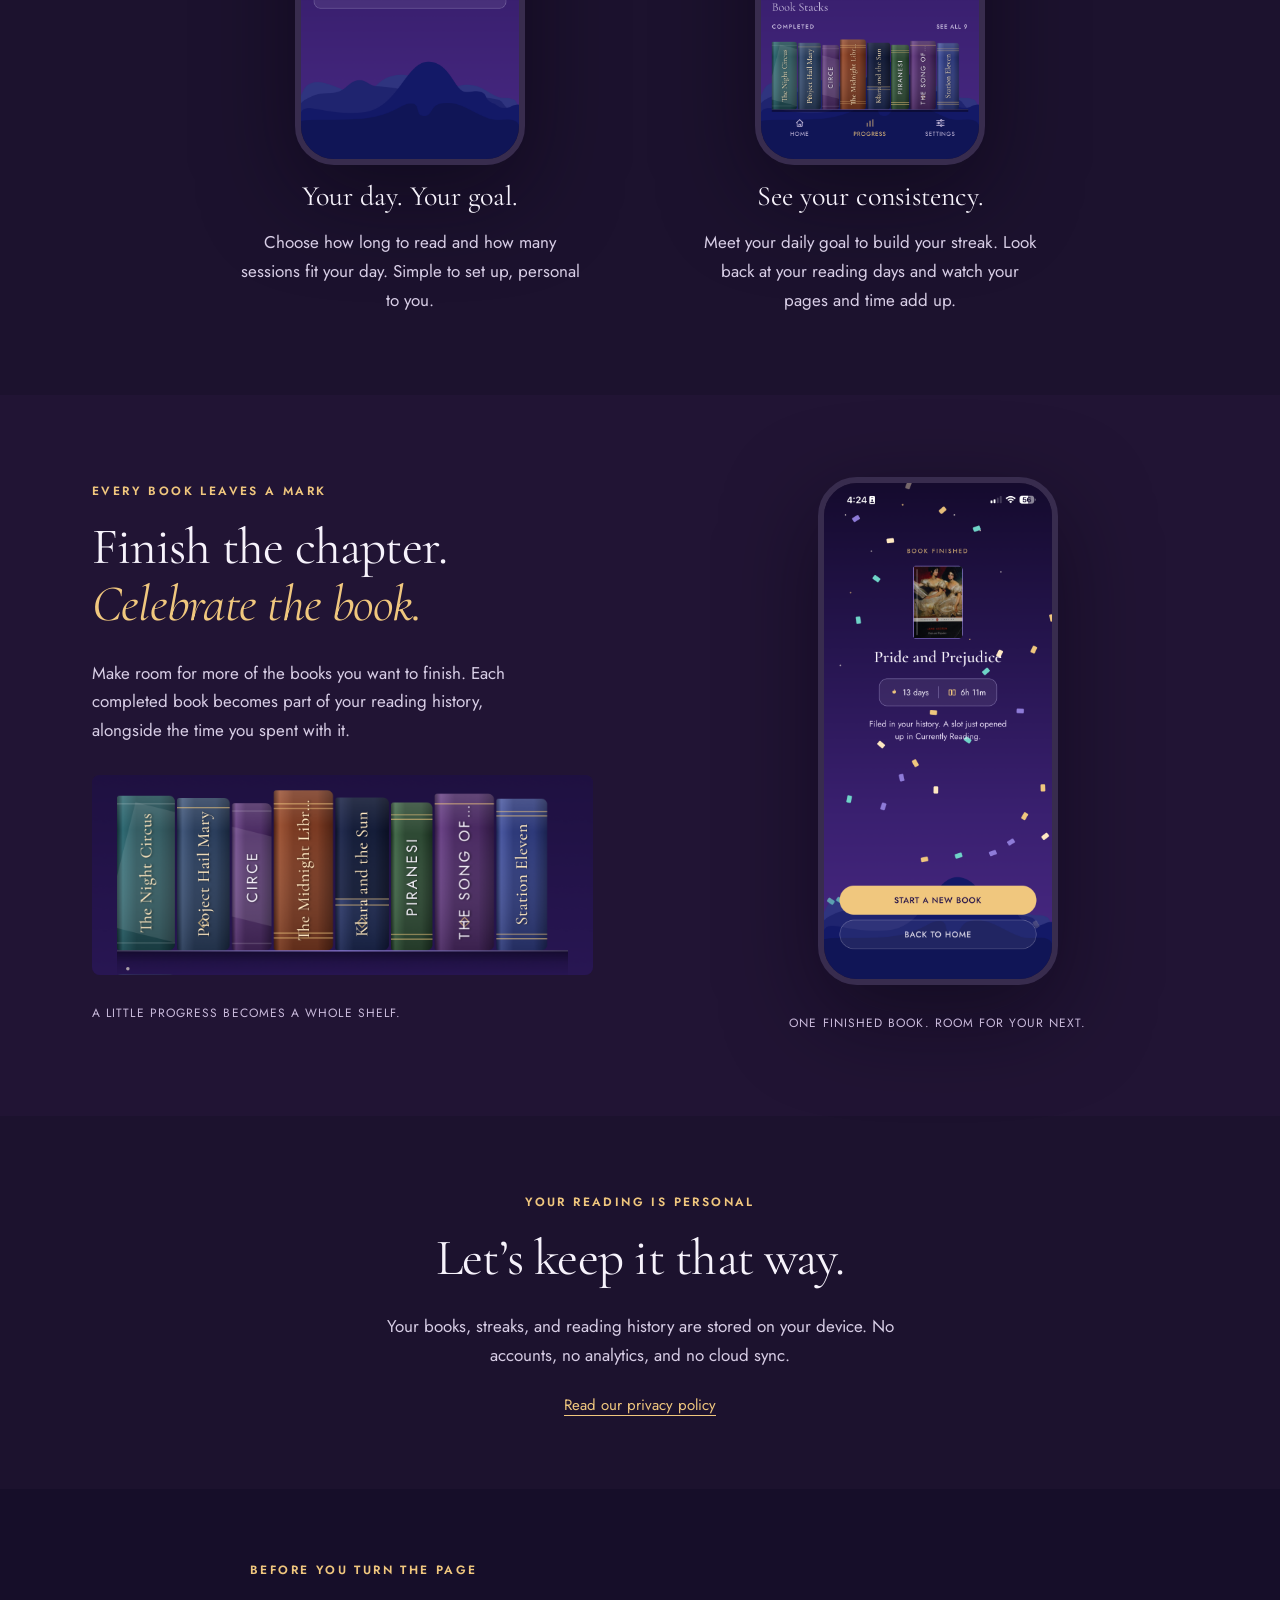
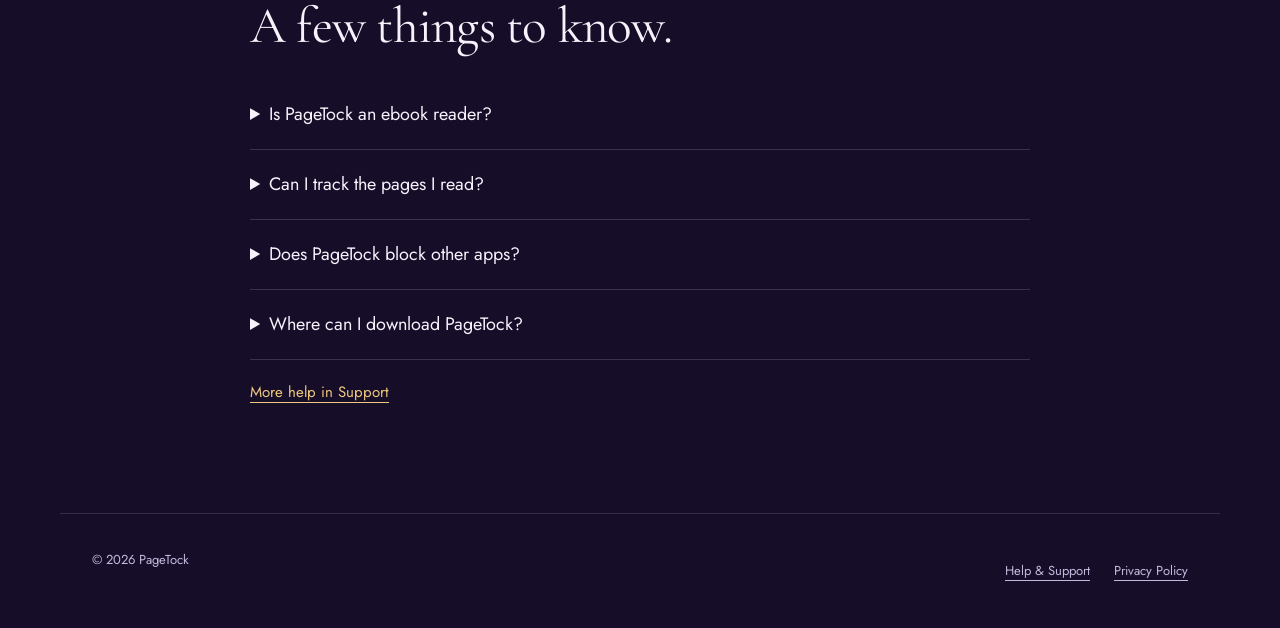
==== commit 24300910: "SEO improvement" ====
--- a/index.html
+++ b/index.html
@@ -1 +1 @@
-<!doctype html><html lang="en"><head><meta charset="utf-8"><meta name="viewport" content="width=device-width,initial-scale=1"><meta name="description" content="Build a reading habit with PageTock: focused reading sessions, personal goals, motivating streaks, and beautiful bookshelves."><meta name="theme-color" content="#160e29"><title>PageTock — Make a little room for reading</title><link rel="icon" href="./assets/icon.png"><link rel="stylesheet" href="./style.css?v=5"><script src="./site.js" defer></script></head><body><a class="skip" href="#main">Skip to content</a><nav aria-label="Main navigation"><a class="brand" href="./"><img src="./assets/icon.png" alt="" width="42" height="42">PageTock</a><div class="links"><a href="./support/">Support</a><a href="./privacy/">Privacy</a></div></nav><main id="main"><div class="wrap"><section class="hero"><div><span class="eyebrow">For the love of physical books</span><h1>Make a little room<br>for <em>reading.</em></h1><p>A quiet timer, a goal that fits your day, and a little encouragement to come back tomorrow.</p><p>PageTock helps you turn good intentions into a reading habit. One session at a time.</p><a class="button" href="https://apps.apple.com/us/app/pagetock/id6817536603">Download on the App Store</a></div><div class="hero-visual"><img class="phone" src="./assets/timer-dim.png" alt="PageTock’s reading timer showing 16 minutes of a 30-minute session and a Dim screen button" width="1320" height="2868"><div class="caption">YOUR BOOK. YOUR TIME.</div></div></section><div class="divider"></div><section><div class="intro"><span class="eyebrow">A habit, at your own pace</span><h2>Less friction.<br>More pages.</h2></div><div class="features"><article class="feature"><span class="number">01</span><h3>Stay with your book.</h3><p>Start the timer, dim the screen, and settle into your reading. If you leave the app, a short grace period and a gentle reminder help you find your way back.</p></article><article class="feature"><span class="number">02</span><h3>Keep coming back.</h3><p>Meet your daily goal to grow your streak. See the days you showed up, and let a little consistency become something you look forward to.</p></article><article class="feature"><span class="number">03</span><h3>Make it yours.</h3><p>Choose how long to read and how many sessions fit your day. A few simple choices, and you’re ready to open your book.</p></article></div></section></div><section class="wrap walkthrough" aria-labelledby="walkthrough-title"><div class="intro"><span class="eyebrow">Simple from the first page</span><h2 id="walkthrough-title">Pick a book. Find your rhythm.</h2><p>Scan your book or add it yourself. Settle into a reading session, then log the page you reached.</p></div><div class="screens"><figure><img src="./assets/scan-isbn.png" alt="ISBN scanner with a barcode frame and an Enter manually option" loading="lazy" width="1320" height="2868"><figcaption><h3>Scan your book.</h3><p>Look up book details with its ISBN barcode, or enter them yourself.</p></figcaption></figure><figure><img src="./assets/timer-dim.png" alt="Reading timer with a Dim screen button beneath the session progress ring" loading="lazy" width="1320" height="2868"><figcaption><h3>Make time to read.</h3><p>Keep the timer open and dim the screen while your book has your attention.</p></figcaption></figure><figure><img src="./assets/session-completed.png" alt="Completed reading session showing an eight-day streak and a field to log the current page" loading="lazy" width="1320" height="2868"><figcaption><h3>Every page adds up.</h3><p>Log where you stopped, celebrate your session, and see your streak grow as you meet your daily goal.</p></figcaption></figure></div></section><section class="habit divider"><div class="wrap"><div class="intro"><span class="eyebrow">A little today. A little tomorrow.</span><h2>A reading habit that fits <em>your life.</em></h2><p>Start with a goal that feels manageable. Let the days you show up become a reason to keep going.</p></div><div class="habit-grid"><article><img class="phone" src="./assets/reading-goal.png" alt="Reading goal settings for session length and number of sessions per day" loading="lazy" width="1320" height="2868"><div><h3>Your day. Your goal.</h3><p>Choose how long to read and how many sessions fit your day. Simple to set up, personal to you.</p></div></article><article><img class="phone" src="./assets/progress.png" alt="Reading progress with activity history, statistics, and completed books" loading="lazy" width="1320" height="2868"><div><h3>See your consistency.</h3><p>Meet your daily goal to build your streak. Look back at your reading days and watch your pages and time add up.</p></div></article></div></div></section><section class="story"><div class="wrap story-grid"><div><span class="eyebrow">Every book leaves a mark</span><h2>Finish the chapter.<br><em>Celebrate the book.</em></h2><p>Make room for more of the books you want to finish. Each completed book becomes part of your reading history, alongside the time you spent with it.</p><div class="shelf-window"><img src="./assets/bookshelf.png" alt="A PageTock bookshelf showing the spines of completed books" loading="lazy" width="1320" height="2868"></div><p class="caption">A LITTLE PROGRESS BECOMES A WHOLE SHELF.</p></div><figure class="celebration"><img class="phone" src="./assets/book-completed.png" alt="Book finished celebration for Pride and Prejudice with 13 days and six hours eleven minutes of reading" loading="lazy" width="1320" height="2868"><figcaption class="caption">ONE FINISHED BOOK. ROOM FOR YOUR NEXT.</figcaption></figure></div></section><section class="quiet"><span class="eyebrow">Your reading is personal</span><h2>Let’s keep it that way.</h2><p>Your books, streaks, and reading history are stored on your device. No accounts, no analytics, and no cloud sync.</p><a class="small-link" href="./privacy/">Read our privacy policy</a></section><section class="wrap"><div class="faq"><span class="eyebrow">Before you turn the page</span><h2>A few things to know.</h2><details><summary>Is PageTock an ebook reader?</summary><p>PageTock is a reading companion designed with physical books in mind. It helps you make time to read and track your progress; it doesn’t contain ebooks.</p></details><details><summary>Does PageTock block other apps?</summary><p>No. PageTock encourages focus with an on-screen timer. Leaving the app pauses your reading time and starts a five-minute grace period. You stay in control of your phone.</p></details><details><summary>Where can I download PageTock?</summary><p>PageTock is now available for iPhone on the US App Store. <a href="https://apps.apple.com/us/app/pagetock/id6817536603">Download PageTock</a> and start your next reading session.</p></details><p><a class="small-link" href="./support/">More help in Support</a></p></div></section></main><footer class="divider"><span>© 2026 PageTock</span><div><a href="./support/">Help &amp; Support</a><a href="./privacy/">Privacy Policy</a></div></footer></body></html>+<!doctype html><html lang="en"><head><meta charset="utf-8"><meta name="viewport" content="width=device-width,initial-scale=1"><meta name="description" content="Build a reading habit with PageTock for iPhone. A gentle reading timer, page tracking, daily goals, streaks, and ISBN scanning for your physical books."><meta name="theme-color" content="#160e29"><title>PageTock — Reading Habit App for Physical Books</title><link rel="icon" href="./assets/icon.png"><link rel="stylesheet" href="./style.css?v=6"><script src="./site.js" defer></script><script type="application/ld+json">{"@context": "https://schema.org", "@type": "MobileApplication", "@id": "https://gwynethchan.github.io/pagetock/#app", "name": "PageTock", "url": "https://gwynethchan.github.io/pagetock/", "operatingSystem": "iOS", "description": "A reading habit app for physical books, with a gentle reading timer, page tracking, daily goals, reading streaks, and ISBN scanning.", "image": "https://gwynethchan.github.io/pagetock/assets/icon.png", "downloadUrl": "https://apps.apple.com/us/app/pagetock/id6817536603", "featureList": ["Gentle reading timer", "Page tracking", "Daily reading goals", "Reading streaks", "ISBN scanning"]}</script><link rel="canonical" href="https://gwynethchan.github.io/pagetock/"><meta property="og:type" content="website"><meta property="og:site_name" content="PageTock"><meta property="og:title" content="PageTock — Reading Habit App for Physical Books"><meta property="og:description" content="Build a reading habit with PageTock for iPhone. A gentle reading timer, page tracking, daily goals, streaks, and ISBN scanning for your physical books."><meta property="og:url" content="https://gwynethchan.github.io/pagetock/"><meta property="og:image" content="https://gwynethchan.github.io/pagetock/assets/icon.png"><meta property="og:image:alt" content="PageTock app icon"><meta name="twitter:card" content="summary"><meta name="twitter:title" content="PageTock — Reading Habit App for Physical Books"><meta name="twitter:description" content="Build a reading habit with PageTock for iPhone. A gentle reading timer, page tracking, daily goals, streaks, and ISBN scanning for your physical books."><meta name="twitter:image" content="https://gwynethchan.github.io/pagetock/assets/icon.png"><meta name="twitter:image:alt" content="PageTock app icon"></head><body><a class="skip" href="#main">Skip to content</a><nav aria-label="Main navigation"><a class="brand" href="./"><img src="./assets/icon.png" alt="" width="42" height="42">PageTock</a><div class="links"><a href="./support/">Support</a><a href="./privacy/">Privacy</a></div></nav><main id="main"><div class="wrap"><section class="hero"><div><span class="eyebrow">A reading habit app for physical books</span><h1>Make a little room<br>for <em>reading.</em></h1><p>A quiet timer, a goal that fits your day, and a little encouragement to come back tomorrow.</p><p>PageTock for iPhone helps you track pages read, build reading streaks, and make time for physical books. One session at a time.</p><a class="button" href="https://apps.apple.com/us/app/pagetock/id6817536603">Download on the App Store</a></div><div class="hero-visual"><img class="phone" src="./assets/timer-dim.png" alt="PageTock’s reading timer showing 16 minutes of a 30-minute session and a Dim screen button" width="1320" height="2868"><div class="caption">YOUR BOOK. YOUR TIME.</div></div></section><div class="divider"></div><section><div class="intro"><span class="eyebrow">A habit, at your own pace</span><h2>Less friction.<br>More pages.</h2></div><div class="features"><article class="feature"><span class="number">01</span><h3>A gentle reading timer.</h3><p>Start the timer, dim the screen, and settle into your reading. If you leave the app, a short grace period and a gentle reminder help you find your way back.</p></article><article class="feature"><span class="number">02</span><h3>Build your reading streak.</h3><p>Meet your daily goal to grow your streak. See the days you showed up, and let a little consistency become something you look forward to.</p></article><article class="feature"><span class="number">03</span><h3>Reading goals that fit your day.</h3><p>Choose how long to read and how many sessions fit your day. A few simple choices, and you’re ready to open your book.</p></article></div></section></div><section class="wrap walkthrough" aria-labelledby="walkthrough-title"><div class="intro"><span class="eyebrow">Simple from the first page</span><h2 id="walkthrough-title">Pick a book. Find your rhythm.</h2><p>Scan your book or add it yourself. Settle into a reading session, then log the page you reached.</p></div><div class="screens"><figure><img src="./assets/scan-isbn.png" alt="ISBN scanner with a barcode frame and an Enter manually option" loading="lazy" width="1320" height="2868"><figcaption><h3>Scan your book.</h3><p>Look up book details with its ISBN barcode, or enter them yourself.</p></figcaption></figure><figure><img src="./assets/timer-dim.png" alt="Reading timer with a Dim screen button beneath the session progress ring" loading="lazy" width="1320" height="2868"><figcaption><h3>Make time to read.</h3><p>Keep the timer open and dim the screen while your book has your attention.</p></figcaption></figure><figure><img src="./assets/session-completed.png" alt="Completed reading session showing an eight-day streak and a field to log the current page" loading="lazy" width="1320" height="2868"><figcaption><h3>Every page adds up.</h3><p>Log where you stopped, celebrate your session, and see your streak grow as you meet your daily goal.</p></figcaption></figure></div></section><section class="habit divider"><div class="wrap"><div class="intro"><span class="eyebrow">A little today. A little tomorrow.</span><h2>A reading habit that fits <em>your life.</em></h2><p>Start with a goal that feels manageable. Let the days you show up become a reason to keep going.</p></div><div class="habit-grid"><article><img class="phone" src="./assets/reading-goal.png" alt="Reading goal settings for session length and number of sessions per day" loading="lazy" width="1320" height="2868"><div><h3>Your day. Your goal.</h3><p>Choose how long to read and how many sessions fit your day. Simple to set up, personal to you.</p></div></article><article><img class="phone" src="./assets/progress.png" alt="Reading progress with activity history, statistics, and completed books" loading="lazy" width="1320" height="2868"><div><h3>See your consistency.</h3><p>Meet your daily goal to build your streak. Look back at your reading days and watch your pages and time add up.</p></div></article></div></div></section><section class="story"><div class="wrap story-grid"><div><span class="eyebrow">Every book leaves a mark</span><h2>Finish the chapter.<br><em>Celebrate the book.</em></h2><p>Make room for more of the books you want to finish. Each completed book becomes part of your reading history, alongside the time you spent with it.</p><div class="shelf-window"><img src="./assets/bookshelf.png" alt="A PageTock bookshelf showing the spines of completed books" loading="lazy" width="1320" height="2868"></div><p class="caption">A LITTLE PROGRESS BECOMES A WHOLE SHELF.</p></div><figure class="celebration"><img class="phone" src="./assets/book-completed.png" alt="Book finished celebration for Pride and Prejudice with 13 days and six hours eleven minutes of reading" loading="lazy" width="1320" height="2868"><figcaption class="caption">ONE FINISHED BOOK. ROOM FOR YOUR NEXT.</figcaption></figure></div></section><section class="quiet"><span class="eyebrow">Your reading is personal</span><h2>Let’s keep it that way.</h2><p>Your books, streaks, and reading history are stored on your device. No accounts, no analytics, and no cloud sync.</p><a class="small-link" href="./privacy/">Read our privacy policy</a></section><section class="wrap"><div class="faq"><span class="eyebrow">Before you turn the page</span><h2>A few things to know.</h2><details><summary>Is PageTock an ebook reader?</summary><p>PageTock is a reading companion designed with physical books in mind. It helps you make time to read and track your progress; it doesn’t contain ebooks.</p></details><details><summary>Can I track the pages I read?</summary><p>Yes. Log the page you reached after a reading session, so you can keep track of your progress through each book.</p></details><details><summary>Does PageTock block other apps?</summary><p>No. PageTock encourages focus with an on-screen timer. Leaving the app pauses your reading time and starts a five-minute grace period. You stay in control of your phone.</p></details><details><summary>Where can I download PageTock?</summary><p>PageTock is now available for iPhone on the US App Store. <a href="https://apps.apple.com/us/app/pagetock/id6817536603">Download PageTock</a> and start your next reading session.</p></details><p><a class="small-link" href="./support/">More help in Support</a></p></div></section></main><footer class="divider"><span>© 2026 PageTock</span><div><a href="./support/">Help &amp; Support</a><a href="./privacy/">Privacy Policy</a></div></footer></body></html>
--- a/style.css
+++ b/style.css
@@ -11,3 +11,6 @@
 
 /* Brand wordmark matches the app typography. */
 .brand{font-family:Jost,-apple-system,BlinkMacSystemFont,"Segoe UI",sans-serif;font-weight:400;font-size:24px;color:#f0c77e;gap:8px}
+
+/* Give the habit heading more room on desktop. */
+@media(min-width:761px){.habit .intro{max-width:900px}.habit .intro p{max-width:660px;margin-left:auto;margin-right:auto}}
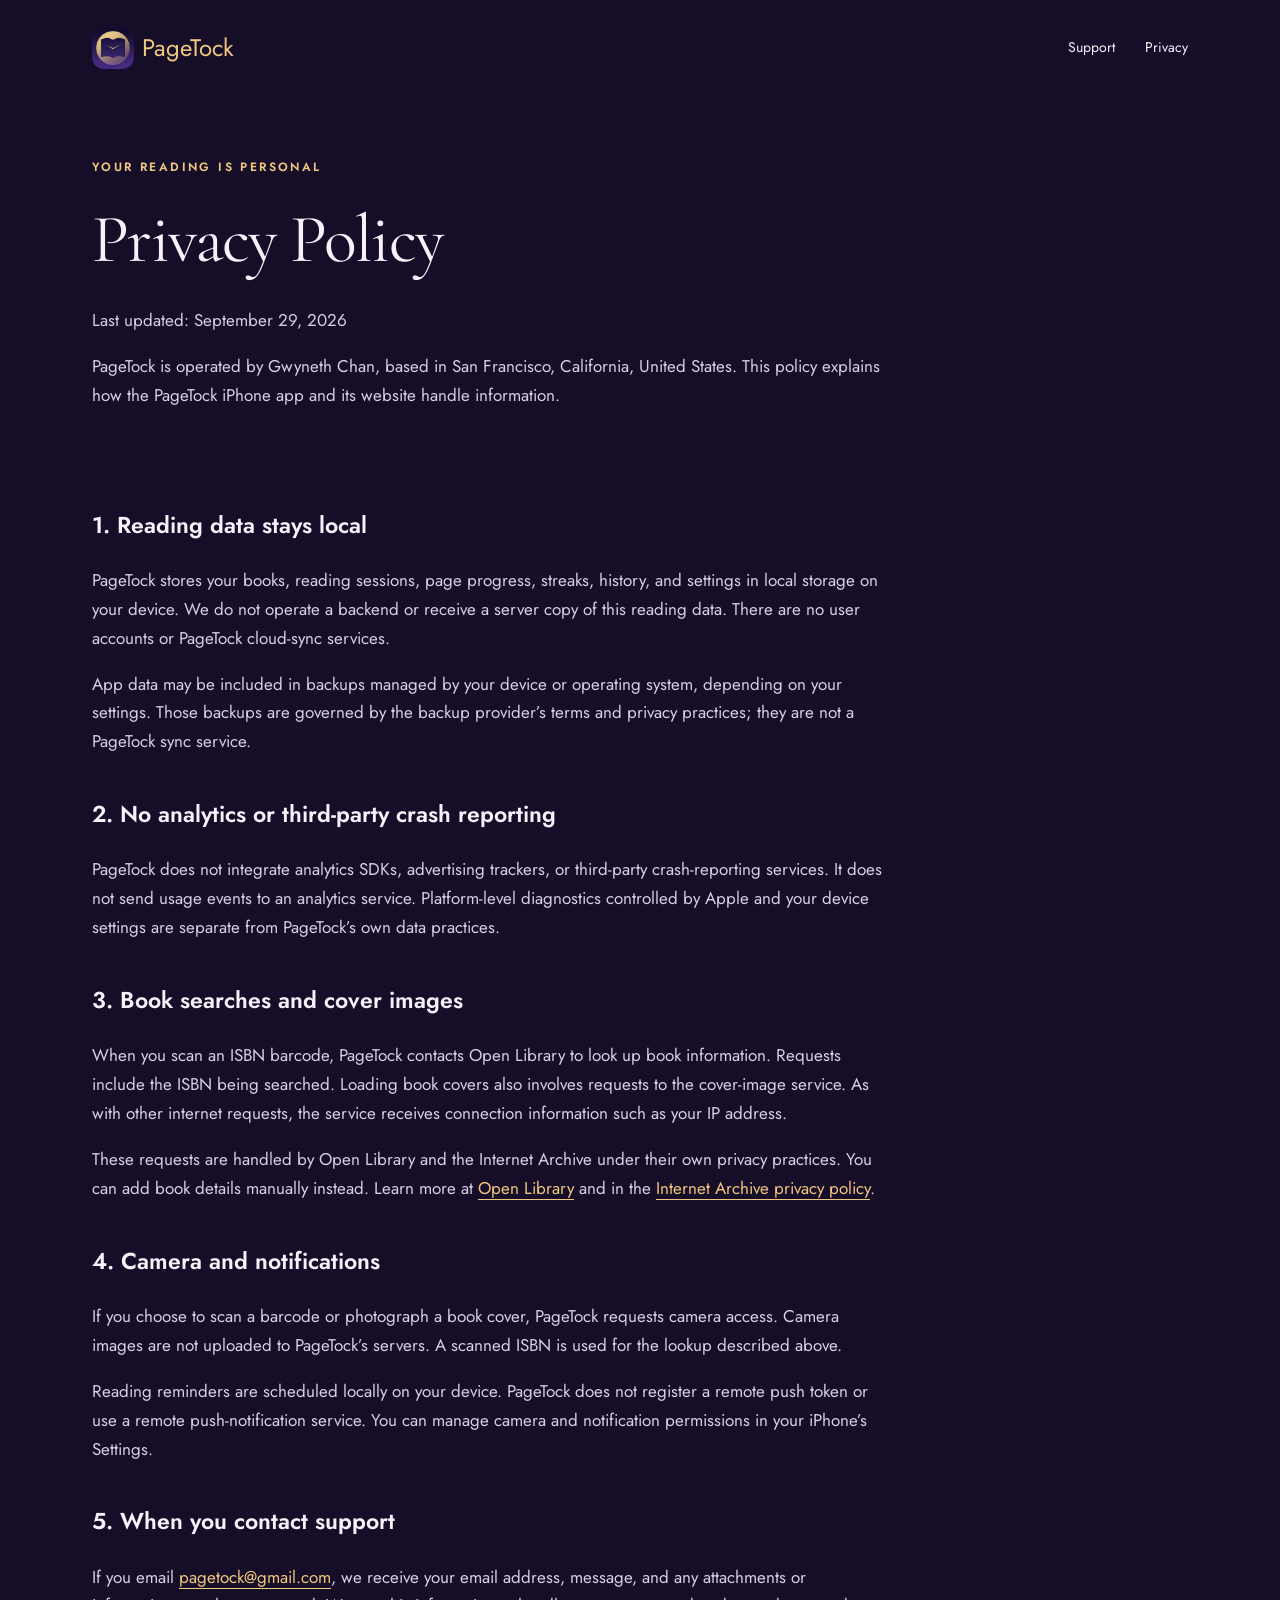
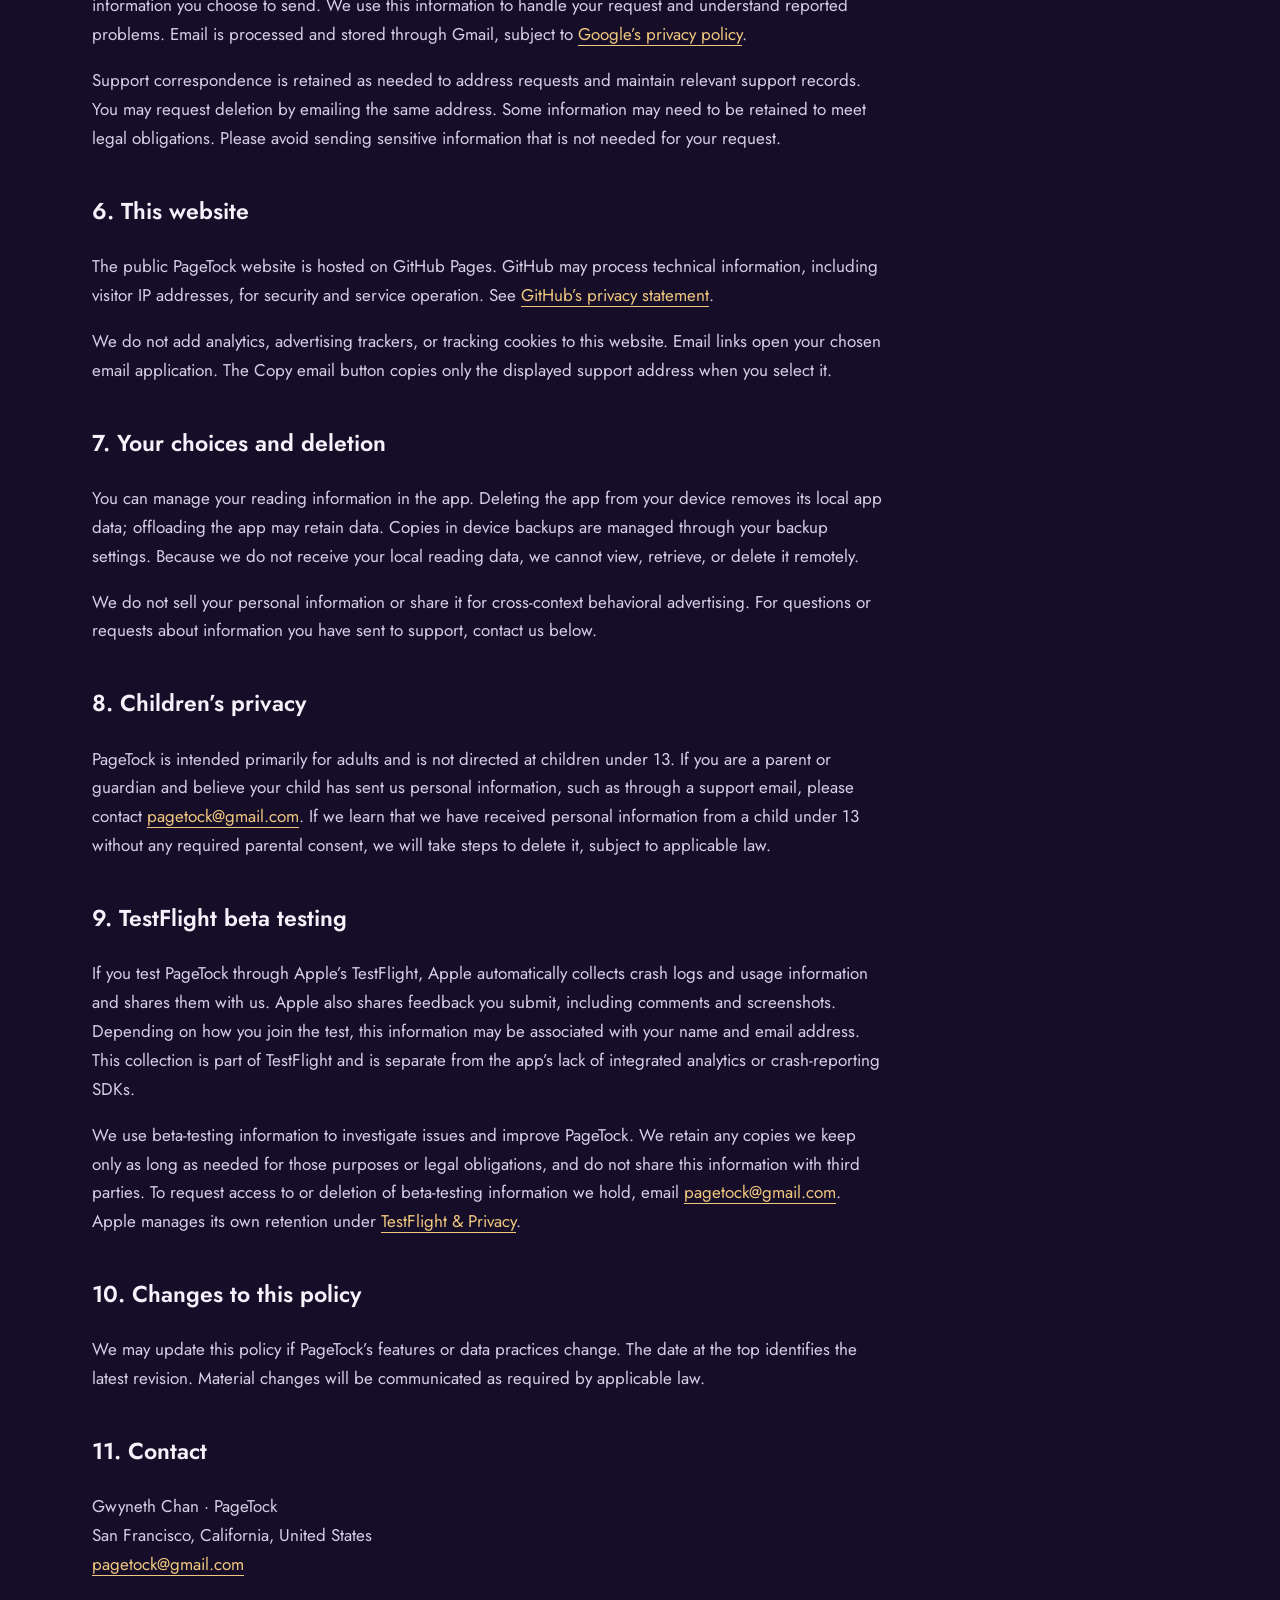
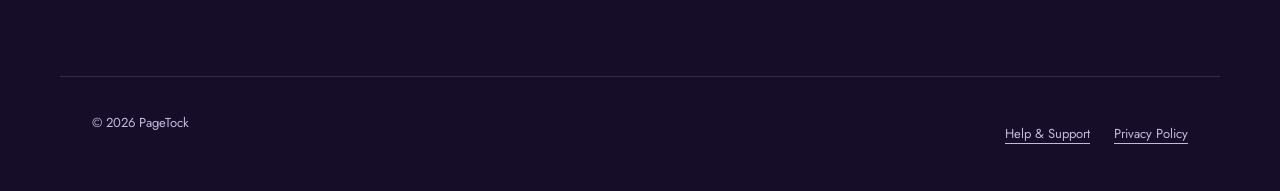
==== commit ef54fc57: "Optimize website images and fonts." ====
--- a/index.html
+++ b/index.html
@@ -1 +1 @@
-<!doctype html><html lang="en"><head><meta charset="utf-8"><meta name="viewport" content="width=device-width,initial-scale=1"><meta name="description" content="Build a reading habit with PageTock for iPhone. A gentle reading timer, page tracking, daily goals, streaks, and ISBN scanning for your physical books."><meta name="theme-color" content="#160e29"><title>PageTock — Reading Habit App for Physical Books</title><link rel="icon" href="./assets/icon.png"><link rel="stylesheet" href="./style.css?v=6"><script src="./site.js" defer></script><script type="application/ld+json">{"@context": "https://schema.org", "@type": "MobileApplication", "@id": "https://gwynethchan.github.io/pagetock/#app", "name": "PageTock", "url": "https://gwynethchan.github.io/pagetock/", "operatingSystem": "iOS", "description": "A reading habit app for physical books, with a gentle reading timer, page tracking, daily goals, reading streaks, and ISBN scanning.", "image": "https://gwynethchan.github.io/pagetock/assets/icon.png", "downloadUrl": "https://apps.apple.com/us/app/pagetock/id6817536603", "featureList": ["Gentle reading timer", "Page tracking", "Daily reading goals", "Reading streaks", "ISBN scanning"]}</script><link rel="canonical" href="https://gwynethchan.github.io/pagetock/"><meta property="og:type" content="website"><meta property="og:site_name" content="PageTock"><meta property="og:title" content="PageTock — Reading Habit App for Physical Books"><meta property="og:description" content="Build a reading habit with PageTock for iPhone. A gentle reading timer, page tracking, daily goals, streaks, and ISBN scanning for your physical books."><meta property="og:url" content="https://gwynethchan.github.io/pagetock/"><meta property="og:image" content="https://gwynethchan.github.io/pagetock/assets/icon.png"><meta property="og:image:alt" content="PageTock app icon"><meta name="twitter:card" content="summary"><meta name="twitter:title" content="PageTock — Reading Habit App for Physical Books"><meta name="twitter:description" content="Build a reading habit with PageTock for iPhone. A gentle reading timer, page tracking, daily goals, streaks, and ISBN scanning for your physical books."><meta name="twitter:image" content="https://gwynethchan.github.io/pagetock/assets/icon.png"><meta name="twitter:image:alt" content="PageTock app icon"></head><body><a class="skip" href="#main">Skip to content</a><nav aria-label="Main navigation"><a class="brand" href="./"><img src="./assets/icon.png" alt="" width="42" height="42">PageTock</a><div class="links"><a href="./support/">Support</a><a href="./privacy/">Privacy</a></div></nav><main id="main"><div class="wrap"><section class="hero"><div><span class="eyebrow">A reading habit app for physical books</span><h1>Make a little room<br>for <em>reading.</em></h1><p>A quiet timer, a goal that fits your day, and a little encouragement to come back tomorrow.</p><p>PageTock for iPhone helps you track pages read, build reading streaks, and make time for physical books. One session at a time.</p><a class="button" href="https://apps.apple.com/us/app/pagetock/id6817536603">Download on the App Store</a></div><div class="hero-visual"><img class="phone" src="./assets/timer-dim.png" alt="PageTock’s reading timer showing 16 minutes of a 30-minute session and a Dim screen button" width="1320" height="2868"><div class="caption">YOUR BOOK. YOUR TIME.</div></div></section><div class="divider"></div><section><div class="intro"><span class="eyebrow">A habit, at your own pace</span><h2>Less friction.<br>More pages.</h2></div><div class="features"><article class="feature"><span class="number">01</span><h3>A gentle reading timer.</h3><p>Start the timer, dim the screen, and settle into your reading. If you leave the app, a short grace period and a gentle reminder help you find your way back.</p></article><article class="feature"><span class="number">02</span><h3>Build your reading streak.</h3><p>Meet your daily goal to grow your streak. See the days you showed up, and let a little consistency become something you look forward to.</p></article><article class="feature"><span class="number">03</span><h3>Reading goals that fit your day.</h3><p>Choose how long to read and how many sessions fit your day. A few simple choices, and you’re ready to open your book.</p></article></div></section></div><section class="wrap walkthrough" aria-labelledby="walkthrough-title"><div class="intro"><span class="eyebrow">Simple from the first page</span><h2 id="walkthrough-title">Pick a book. Find your rhythm.</h2><p>Scan your book or add it yourself. Settle into a reading session, then log the page you reached.</p></div><div class="screens"><figure><img src="./assets/scan-isbn.png" alt="ISBN scanner with a barcode frame and an Enter manually option" loading="lazy" width="1320" height="2868"><figcaption><h3>Scan your book.</h3><p>Look up book details with its ISBN barcode, or enter them yourself.</p></figcaption></figure><figure><img src="./assets/timer-dim.png" alt="Reading timer with a Dim screen button beneath the session progress ring" loading="lazy" width="1320" height="2868"><figcaption><h3>Make time to read.</h3><p>Keep the timer open and dim the screen while your book has your attention.</p></figcaption></figure><figure><img src="./assets/session-completed.png" alt="Completed reading session showing an eight-day streak and a field to log the current page" loading="lazy" width="1320" height="2868"><figcaption><h3>Every page adds up.</h3><p>Log where you stopped, celebrate your session, and see your streak grow as you meet your daily goal.</p></figcaption></figure></div></section><section class="habit divider"><div class="wrap"><div class="intro"><span class="eyebrow">A little today. A little tomorrow.</span><h2>A reading habit that fits <em>your life.</em></h2><p>Start with a goal that feels manageable. Let the days you show up become a reason to keep going.</p></div><div class="habit-grid"><article><img class="phone" src="./assets/reading-goal.png" alt="Reading goal settings for session length and number of sessions per day" loading="lazy" width="1320" height="2868"><div><h3>Your day. Your goal.</h3><p>Choose how long to read and how many sessions fit your day. Simple to set up, personal to you.</p></div></article><article><img class="phone" src="./assets/progress.png" alt="Reading progress with activity history, statistics, and completed books" loading="lazy" width="1320" height="2868"><div><h3>See your consistency.</h3><p>Meet your daily goal to build your streak. Look back at your reading days and watch your pages and time add up.</p></div></article></div></div></section><section class="story"><div class="wrap story-grid"><div><span class="eyebrow">Every book leaves a mark</span><h2>Finish the chapter.<br><em>Celebrate the book.</em></h2><p>Make room for more of the books you want to finish. Each completed book becomes part of your reading history, alongside the time you spent with it.</p><div class="shelf-window"><img src="./assets/bookshelf.png" alt="A PageTock bookshelf showing the spines of completed books" loading="lazy" width="1320" height="2868"></div><p class="caption">A LITTLE PROGRESS BECOMES A WHOLE SHELF.</p></div><figure class="celebration"><img class="phone" src="./assets/book-completed.png" alt="Book finished celebration for Pride and Prejudice with 13 days and six hours eleven minutes of reading" loading="lazy" width="1320" height="2868"><figcaption class="caption">ONE FINISHED BOOK. ROOM FOR YOUR NEXT.</figcaption></figure></div></section><section class="quiet"><span class="eyebrow">Your reading is personal</span><h2>Let’s keep it that way.</h2><p>Your books, streaks, and reading history are stored on your device. No accounts, no analytics, and no cloud sync.</p><a class="small-link" href="./privacy/">Read our privacy policy</a></section><section class="wrap"><div class="faq"><span class="eyebrow">Before you turn the page</span><h2>A few things to know.</h2><details><summary>Is PageTock an ebook reader?</summary><p>PageTock is a reading companion designed with physical books in mind. It helps you make time to read and track your progress; it doesn’t contain ebooks.</p></details><details><summary>Can I track the pages I read?</summary><p>Yes. Log the page you reached after a reading session, so you can keep track of your progress through each book.</p></details><details><summary>Does PageTock block other apps?</summary><p>No. PageTock encourages focus with an on-screen timer. Leaving the app pauses your reading time and starts a five-minute grace period. You stay in control of your phone.</p></details><details><summary>Where can I download PageTock?</summary><p>PageTock is now available for iPhone on the US App Store. <a href="https://apps.apple.com/us/app/pagetock/id6817536603">Download PageTock</a> and start your next reading session.</p></details><p><a class="small-link" href="./support/">More help in Support</a></p></div></section></main><footer class="divider"><span>© 2026 PageTock</span><div><a href="./support/">Help &amp; Support</a><a href="./privacy/">Privacy Policy</a></div></footer></body></html>+<!doctype html><html lang="en"><head><meta charset="utf-8"><meta name="viewport" content="width=device-width,initial-scale=1"><meta name="description" content="How PageTock handles local reading data, book lookups, reminders, support email, and website visits."><meta name="theme-color" content="#160e29"><title>Privacy Policy — PageTock</title><link rel="icon" href="../assets/favicon.png"><link rel="stylesheet" href="../style.css?v=7"><script src="../site.js" defer></script><link rel="canonical" href="https://gwynethchan.github.io/pagetock/privacy/"><meta property="og:type" content="website"><meta property="og:site_name" content="PageTock"><meta property="og:title" content="Privacy Policy — PageTock"><meta property="og:description" content="How PageTock handles local reading data, book lookups, reminders, support email, and website visits."><meta property="og:url" content="https://gwynethchan.github.io/pagetock/privacy/"><meta property="og:image" content="https://gwynethchan.github.io/pagetock/assets/icon.png"><meta property="og:image:alt" content="PageTock app icon"><meta name="twitter:card" content="summary"><meta name="twitter:title" content="Privacy Policy — PageTock"><meta name="twitter:description" content="How PageTock handles local reading data, book lookups, reminders, support email, and website visits."><meta name="twitter:image" content="https://gwynethchan.github.io/pagetock/assets/icon.png"><meta name="twitter:image:alt" content="PageTock app icon"></head><body><a class="skip" href="#main">Skip to content</a><nav aria-label="Main navigation"><a class="brand" href="../"><img src="../assets/icon-nav.png" alt="" width="42" height="42">PageTock</a><div class="links"><a href="../support/">Support</a><a href="../privacy/">Privacy</a></div></nav><main id="main"><div class="wrap"><header class="page-head"><span class="eyebrow">Your reading is personal</span><h1>Privacy Policy</h1><p>Last updated: September 29, 2026</p><p>PageTock is operated by Gwyneth Chan, based in San Francisco, California, United States. This policy explains how the PageTock iPhone app and its website handle information.</p></header><article class="legal"><h2>1. Reading data stays local</h2><p>PageTock stores your books, reading sessions, page progress, streaks, history, and settings in local storage on your device. We do not operate a backend or receive a server copy of this reading data. There are no user accounts or PageTock cloud-sync services.</p><p>App data may be included in backups managed by your device or operating system, depending on your settings. Those backups are governed by the backup provider’s terms and privacy practices; they are not a PageTock sync service.</p><h2>2. No analytics or third-party crash reporting</h2><p>PageTock does not integrate analytics SDKs, advertising trackers, or third-party crash-reporting services. It does not send usage events to an analytics service. Platform-level diagnostics controlled by Apple and your device settings are separate from PageTock’s own data practices.</p><h2>3. Book searches and cover images</h2><p>When you scan an ISBN barcode, PageTock contacts Open Library to look up book information. Requests include the ISBN being searched. Loading book covers also involves requests to the cover-image service. As with other internet requests, the service receives connection information such as your IP address.</p><p>These requests are handled by Open Library and the Internet Archive under their own privacy practices. You can add book details manually instead. Learn more at <a href="https://openlibrary.org/">Open Library</a> and in the <a href="https://archive.org/about/terms.php">Internet Archive privacy policy</a>.</p><h2>4. Camera and notifications</h2><p>If you choose to scan a barcode or photograph a book cover, PageTock requests camera access. Camera images are not uploaded to PageTock’s servers. A scanned ISBN is used for the lookup described above.</p><p>Reading reminders are scheduled locally on your device. PageTock does not register a remote push token or use a remote push-notification service. You can manage camera and notification permissions in your iPhone’s Settings.</p><h2>5. When you contact support</h2><p>If you email <a href="mailto:pagetock@gmail.com">pagetock@gmail.com</a>, we receive your email address, message, and any attachments or information you choose to send. We use this information to handle your request and understand reported problems. Email is processed and stored through Gmail, subject to <a href="https://policies.google.com/privacy">Google’s privacy policy</a>.</p><p>Support correspondence is retained as needed to address requests and maintain relevant support records. You may request deletion by emailing the same address. Some information may need to be retained to meet legal obligations. Please avoid sending sensitive information that is not needed for your request.</p><h2>6. This website</h2><p>The public PageTock website is hosted on GitHub Pages. GitHub may process technical information, including visitor IP addresses, for security and service operation. See <a href="https://docs.github.com/en/site-policy/privacy-policies/github-general-privacy-statement">GitHub’s privacy statement</a>.</p><p>We do not add analytics, advertising trackers, or tracking cookies to this website. Email links open your chosen email application. The Copy email button copies only the displayed support address when you select it.</p><h2>7. Your choices and deletion</h2><p>You can manage your reading information in the app. Deleting the app from your device removes its local app data; offloading the app may retain data. Copies in device backups are managed through your backup settings. Because we do not receive your local reading data, we cannot view, retrieve, or delete it remotely.</p><p>We do not sell your personal information or share it for cross-context behavioral advertising. For questions or requests about information you have sent to support, contact us below.</p><h2>8. Children’s privacy</h2><p>PageTock is intended primarily for adults and is not directed at children under 13. If you are a parent or guardian and believe your child has sent us personal information, such as through a support email, please contact <a href="mailto:pagetock@gmail.com">pagetock@gmail.com</a>. If we learn that we have received personal information from a child under 13 without any required parental consent, we will take steps to delete it, subject to applicable law.</p><h2>9. TestFlight beta testing</h2><p>If you test PageTock through Apple’s TestFlight, Apple automatically collects crash logs and usage information and shares them with us. Apple also shares feedback you submit, including comments and screenshots. Depending on how you join the test, this information may be associated with your name and email address. This collection is part of TestFlight and is separate from the app’s lack of integrated analytics or crash-reporting SDKs.</p><p>We use beta-testing information to investigate issues and improve PageTock. We retain any copies we keep only as long as needed for those purposes or legal obligations, and do not share this information with third parties. To request access to or deletion of beta-testing information we hold, email <a href="mailto:pagetock@gmail.com">pagetock@gmail.com</a>. Apple manages its own retention under <a href="https://www.apple.com/legal/privacy/data/en/test-flight/">TestFlight &amp; Privacy</a>.</p><h2>10. Changes to this policy</h2><p>We may update this policy if PageTock’s features or data practices change. The date at the top identifies the latest revision. Material changes will be communicated as required by applicable law.</p><h2>11. Contact</h2><p>Gwyneth Chan · PageTock<br>San Francisco, California, United States<br><a href="mailto:pagetock@gmail.com">pagetock@gmail.com</a></p></article></div></main><footer class="divider"><span>© 2026 PageTock</span><div><a href="../support/">Help &amp; Support</a><a href="../privacy/">Privacy Policy</a></div></footer></body></html>
--- a/style.css
+++ b/style.css
@@ -1,6 +1,6 @@
-@font-face{font-family:"Cormorant Garamond";src:url("assets/fonts/cormorant-garamond.ttf") format("truetype");font-weight:300 700;font-style:normal;font-display:swap}
-@font-face{font-family:"Cormorant Garamond";src:url("assets/fonts/cormorant-garamond-italic.ttf") format("truetype");font-weight:300 700;font-style:italic;font-display:swap}
-@font-face{font-family:Jost;src:url("assets/fonts/jost.ttf") format("truetype");font-weight:100 900;font-style:normal;font-display:swap}
+@font-face{font-family:"Cormorant Garamond";src:url("assets/fonts/cormorant-garamond.woff2") format("woff2");font-weight:300 700;font-style:normal;font-display:swap}
+@font-face{font-family:"Cormorant Garamond";src:url("assets/fonts/cormorant-garamond-italic.woff2") format("woff2");font-weight:300 700;font-style:italic;font-display:swap}
+@font-face{font-family:Jost;src:url("assets/fonts/jost.woff2") format("woff2");font-weight:100 900;font-style:normal;font-display:swap}
 img{height:auto}
 *{box-sizing:border-box}html{scroll-behavior:smooth}body{margin:0;background:#160e29;color:#f6f2fb;font:17px/1.7 Jost,-apple-system,BlinkMacSystemFont,"Segoe UI",sans-serif}a{color:inherit;text-underline-offset:5px}button{font:inherit}a:focus-visible,button:focus-visible,summary:focus-visible{outline:3px solid #f0c77e;outline-offset:5px}h1,h2,h3,.brand{font-family:"Cormorant Garamond",Georgia,serif;font-weight:400;line-height:1.12}h1{font-size:clamp(48px,6.5vw,88px);letter-spacing:-.025em;margin:22px 0 28px}h2{font-size:clamp(34px,4vw,54px);letter-spacing:-.015em;margin:15px 0 25px}h3{font-size:28px;margin:16px 0}p{color:#d7cde5}em{color:#f0c77e;font-weight:400}nav,.wrap,footer{max-width:1160px;margin:auto;padding-left:32px;padding-right:32px}nav{display:flex;align-items:center;justify-content:space-between;gap:20px;padding-top:26px;padding-bottom:26px}nav a{text-decoration:none}nav .links{display:flex;gap:30px;font-size:14px}.brand{font-size:27px;display:flex;align-items:center;gap:12px}.brand img{width:42px;height:42px;border-radius:12px}.eyebrow{color:#f0c77e;font-size:12px;letter-spacing:.2em;text-transform:uppercase;font-weight:600}.hero{display:grid;grid-template-columns:1.2fr 1fr;gap:70px;align-items:center;padding-top:68px;padding-bottom:95px}.hero p{max-width:480px;font-size:19px}.hero-visual{position:relative;text-align:center;background:radial-gradient(ellipse,#513174 0,transparent 67%)}.phone{width:260px;max-width:100%;border:6px solid #382c4e;border-radius:39px;box-shadow:0 30px 90px #07031180;display:block;margin:auto}.hero .phone{transform:rotate(5deg)}.caption{font-size:13px;letter-spacing:.09em;color:#c9badb;margin-top:28px}.status{display:inline-flex;align-items:center;gap:10px;border:1px solid #a78c58;border-radius:30px;padding:12px 23px;color:#f0c77e;font-size:14px;margin-top:20px}.status:before{content:'✦';font-size:16px}.divider{border-top:1px solid #ffffff20}.intro{text-align:center;max-width:660px;margin:auto;padding:85px 0 35px}.features{display:grid;grid-template-columns:repeat(3,1fr);gap:40px;padding-bottom:85px}.number{font:italic 36px "Cormorant Garamond",Georgia,serif;color:#a18aac}.feature p{font-size:16px}.story{background:#211434;padding:80px 0}.story-grid{display:grid;grid-template-columns:1fr 1fr;align-items:center;gap:95px}.story p{max-width:440px}.shelf-window{position:relative;overflow:hidden;aspect-ratio:2.5;border-radius:8px;background:#241344}.shelf-window img{width:100%;display:block;position:absolute;top:-103%}.small-link{color:#f0c77e;font-size:15px}.screens{display:grid;grid-template-columns:repeat(3,1fr);gap:40px;padding:35px 0 90px}.screens figure{margin:0;text-align:center}.screens img{width:220px;border-radius:27px;border:4px solid #3f3154;max-width:100%}.screens figcaption{margin-top:18px;font-size:15px;color:#ddd1ea}.quiet{text-align:center;padding:70px 20px;background:#1c122e}.quiet p{max-width:570px;margin:20px auto}.faq{max-width:780px;margin:0 auto;padding:65px 0 90px}details{border-bottom:1px solid #ffffff26;padding:21px 0}summary{cursor:pointer;font-size:18px;line-height:1.5;padding-right:12px}details p{font-size:16px;margin-bottom:0}footer{display:flex;justify-content:space-between;gap:25px;padding-top:35px;padding-bottom:35px;font-size:13px;color:#c4b8dc}footer div{display:flex;gap:24px}.page-head{max-width:790px;padding-top:55px;padding-bottom:40px}.page-head h1{font-size:clamp(44px,6vw,68px)}.contact{padding:32px;border:1px solid #8a709f;border-radius:18px;background:#231735;max-width:790px}.contact h2{font-size:30px;margin-top:0}.email{font-size:clamp(19px,3vw,28px);color:#f0c77e;overflow-wrap:anywhere}.actions{display:flex;gap:15px;align-items:center;margin-top:25px;flex-wrap:wrap}.button{display:inline-block;text-decoration:none;border:1px solid #b79b6e;border-radius:24px;padding:10px 22px;background:#f0c77e;color:#23124a;cursor:pointer;font-size:15px}.button.secondary{background:transparent;color:#f0c77e}.copy-status{font-size:14px;min-height:24px;margin-bottom:0}.support-faq{margin-left:0;max-width:790px}.legal{max-width:790px;padding-bottom:80px}.legal h2{font-family:inherit;font-weight:600;font-size:23px;letter-spacing:0;margin-top:42px;line-height:1.4}.legal li{color:#d7cde5;margin:10px 0}.legal a{color:#f0c77e}.skip{position:absolute;top:-100px;left:20px;background:#f0c77e;color:#160e29;padding:12px;z-index:10}.skip:focus{top:10px}@media(max-width:760px){nav,.wrap,footer{padding-left:24px;padding-right:24px}nav .links{gap:18px}.brand{font-size:23px}.brand img{width:34px;height:34px}.hero{grid-template-columns:1fr;gap:45px;padding-top:35px;padding-bottom:65px}.hero h1{max-width:520px}.hero-visual{padding:15px}.hero .phone{width:230px;transform:rotate(3deg)}.features{grid-template-columns:1fr;gap:25px;padding-bottom:55px}.feature{border-top:1px solid #ffffff20;padding-top:22px}.intro{padding-top:55px}.story-grid{grid-template-columns:1fr;gap:35px}.story{padding:55px 0}.screens{gap:14px;padding-bottom:50px}.screens img{border-radius:15px;border-width:2px}.screens figcaption{font-size:13px}.faq{padding:40px 0 60px}footer{flex-direction:column;gap:15px}.page-head{padding-top:25px}.contact{padding:24px}}@media(prefers-reduced-motion:reduce){html{scroll-behavior:auto}}
 nav .links a,footer a{display:inline-flex;align-items:center;min-height:44px}
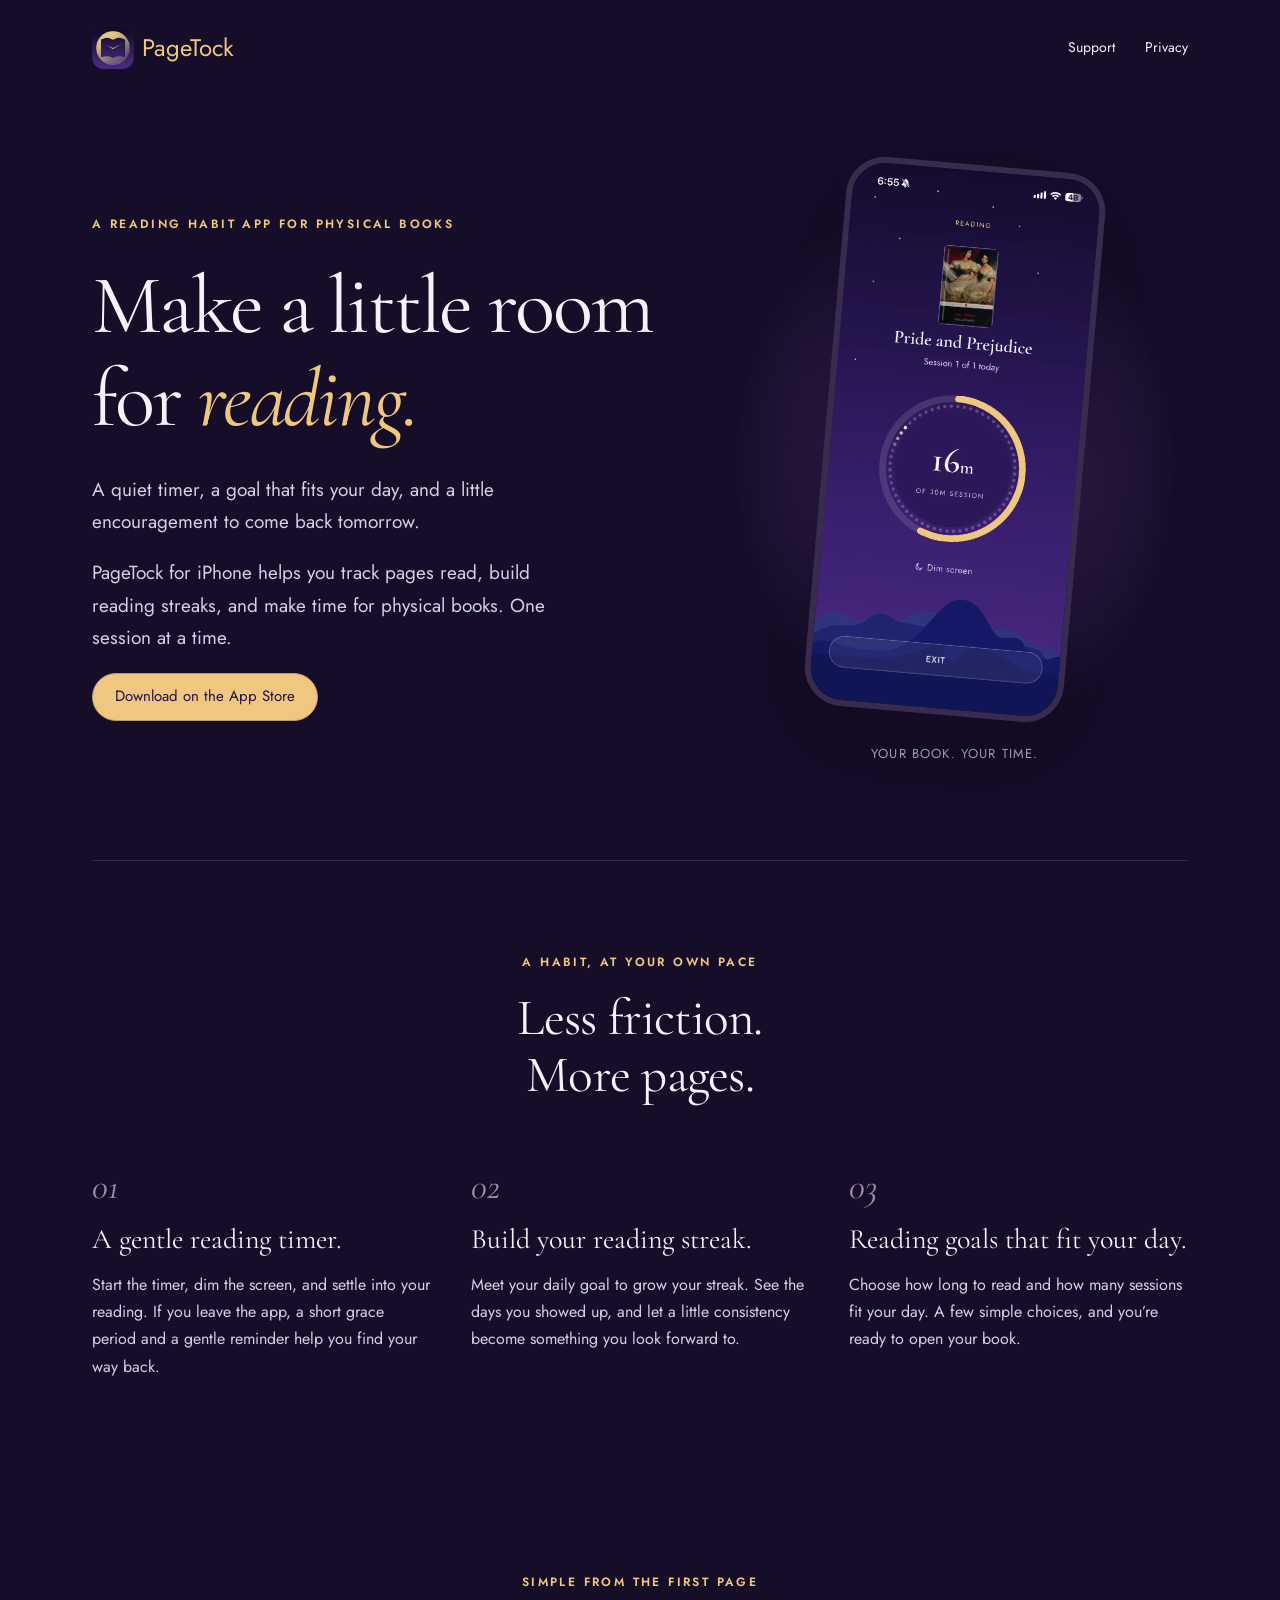
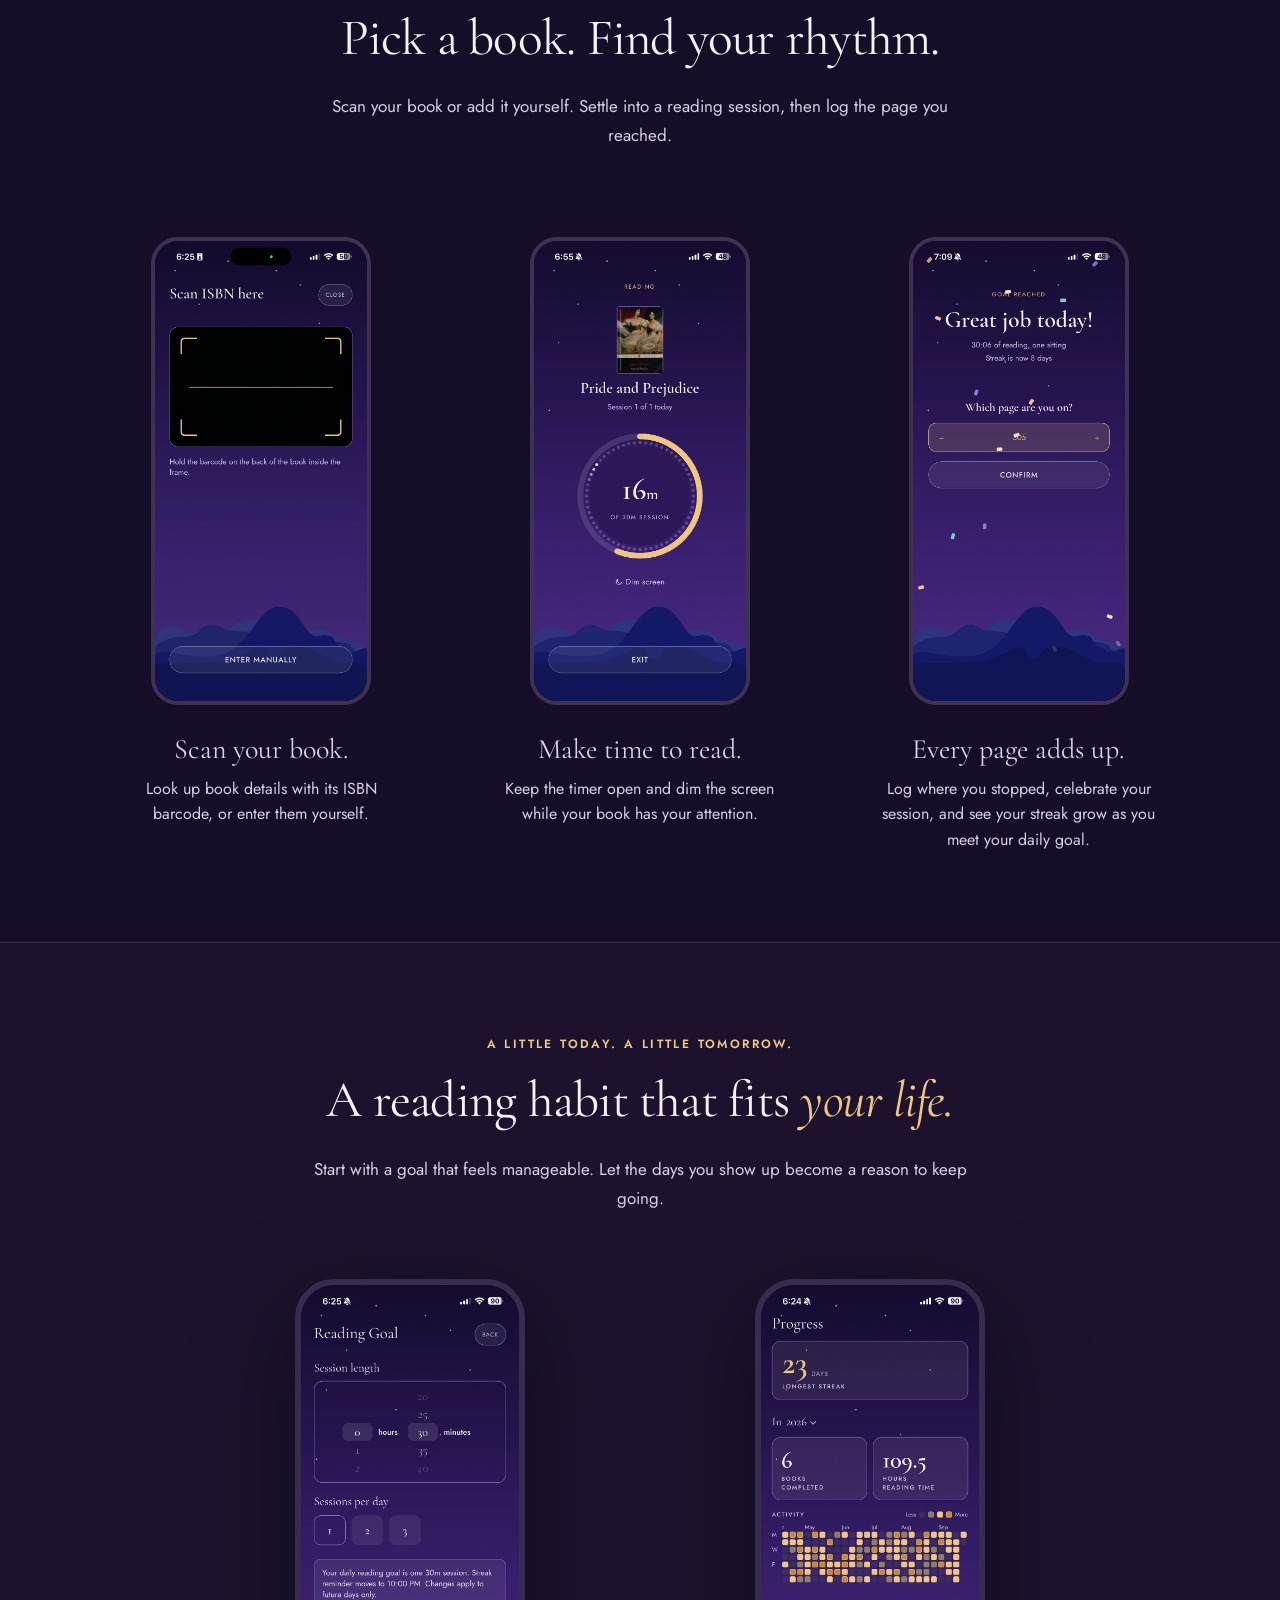
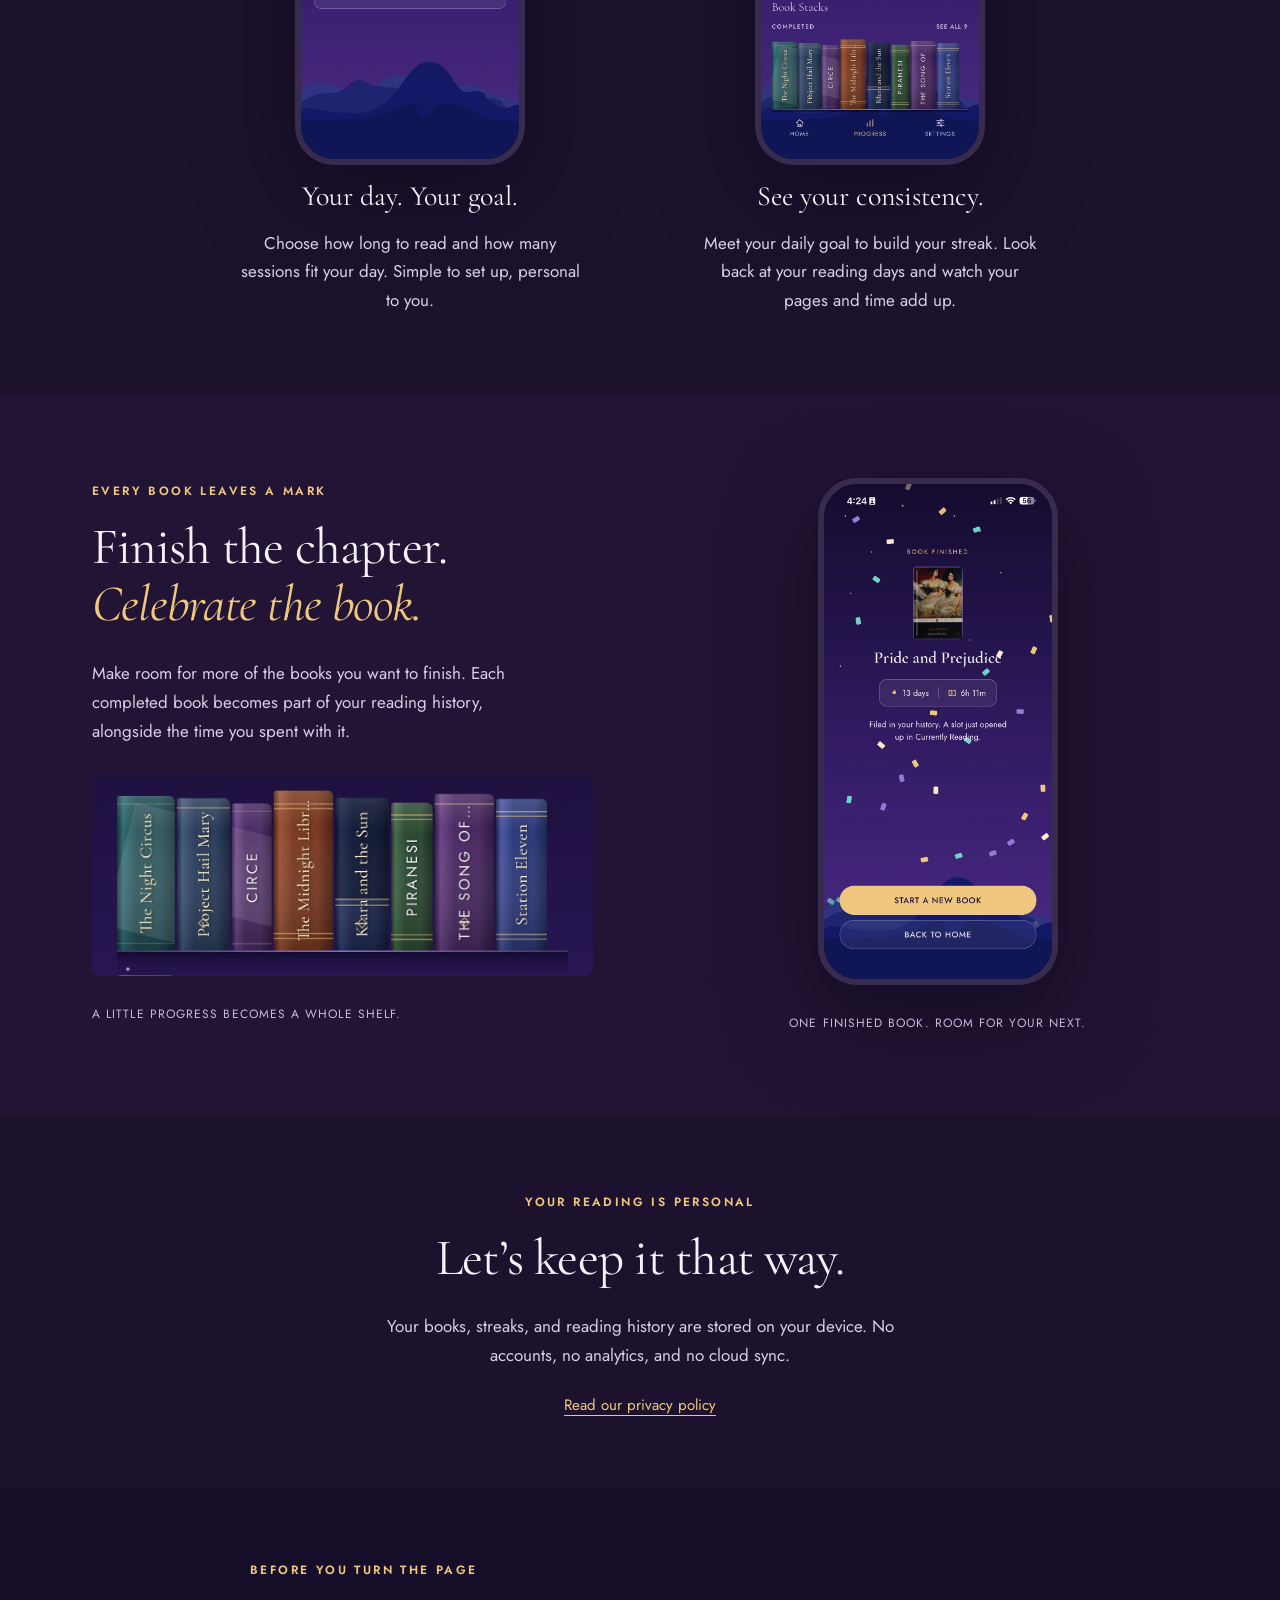
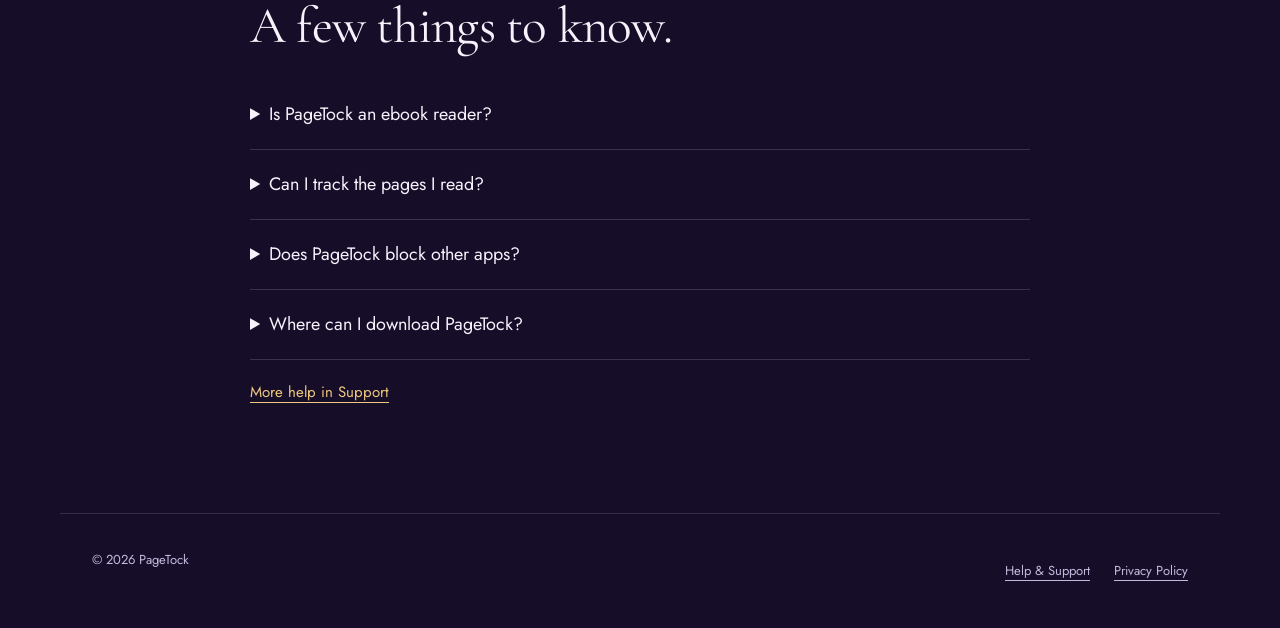
==== commit ee6dc768: "fixed wrong index.html" ====
--- a/index.html
+++ b/index.html
@@ -1 +1 @@
-<!doctype html><html lang="en"><head><meta charset="utf-8"><meta name="viewport" content="width=device-width,initial-scale=1"><meta name="description" content="How PageTock handles local reading data, book lookups, reminders, support email, and website visits."><meta name="theme-color" content="#160e29"><title>Privacy Policy — PageTock</title><link rel="icon" href="../assets/favicon.png"><link rel="stylesheet" href="../style.css?v=7"><script src="../site.js" defer></script><link rel="canonical" href="https://gwynethchan.github.io/pagetock/privacy/"><meta property="og:type" content="website"><meta property="og:site_name" content="PageTock"><meta property="og:title" content="Privacy Policy — PageTock"><meta property="og:description" content="How PageTock handles local reading data, book lookups, reminders, support email, and website visits."><meta property="og:url" content="https://gwynethchan.github.io/pagetock/privacy/"><meta property="og:image" content="https://gwynethchan.github.io/pagetock/assets/icon.png"><meta property="og:image:alt" content="PageTock app icon"><meta name="twitter:card" content="summary"><meta name="twitter:title" content="Privacy Policy — PageTock"><meta name="twitter:description" content="How PageTock handles local reading data, book lookups, reminders, support email, and website visits."><meta name="twitter:image" content="https://gwynethchan.github.io/pagetock/assets/icon.png"><meta name="twitter:image:alt" content="PageTock app icon"></head><body><a class="skip" href="#main">Skip to content</a><nav aria-label="Main navigation"><a class="brand" href="../"><img src="../assets/icon-nav.png" alt="" width="42" height="42">PageTock</a><div class="links"><a href="../support/">Support</a><a href="../privacy/">Privacy</a></div></nav><main id="main"><div class="wrap"><header class="page-head"><span class="eyebrow">Your reading is personal</span><h1>Privacy Policy</h1><p>Last updated: September 29, 2026</p><p>PageTock is operated by Gwyneth Chan, based in San Francisco, California, United States. This policy explains how the PageTock iPhone app and its website handle information.</p></header><article class="legal"><h2>1. Reading data stays local</h2><p>PageTock stores your books, reading sessions, page progress, streaks, history, and settings in local storage on your device. We do not operate a backend or receive a server copy of this reading data. There are no user accounts or PageTock cloud-sync services.</p><p>App data may be included in backups managed by your device or operating system, depending on your settings. Those backups are governed by the backup provider’s terms and privacy practices; they are not a PageTock sync service.</p><h2>2. No analytics or third-party crash reporting</h2><p>PageTock does not integrate analytics SDKs, advertising trackers, or third-party crash-reporting services. It does not send usage events to an analytics service. Platform-level diagnostics controlled by Apple and your device settings are separate from PageTock’s own data practices.</p><h2>3. Book searches and cover images</h2><p>When you scan an ISBN barcode, PageTock contacts Open Library to look up book information. Requests include the ISBN being searched. Loading book covers also involves requests to the cover-image service. As with other internet requests, the service receives connection information such as your IP address.</p><p>These requests are handled by Open Library and the Internet Archive under their own privacy practices. You can add book details manually instead. Learn more at <a href="https://openlibrary.org/">Open Library</a> and in the <a href="https://archive.org/about/terms.php">Internet Archive privacy policy</a>.</p><h2>4. Camera and notifications</h2><p>If you choose to scan a barcode or photograph a book cover, PageTock requests camera access. Camera images are not uploaded to PageTock’s servers. A scanned ISBN is used for the lookup described above.</p><p>Reading reminders are scheduled locally on your device. PageTock does not register a remote push token or use a remote push-notification service. You can manage camera and notification permissions in your iPhone’s Settings.</p><h2>5. When you contact support</h2><p>If you email <a href="mailto:pagetock@gmail.com">pagetock@gmail.com</a>, we receive your email address, message, and any attachments or information you choose to send. We use this information to handle your request and understand reported problems. Email is processed and stored through Gmail, subject to <a href="https://policies.google.com/privacy">Google’s privacy policy</a>.</p><p>Support correspondence is retained as needed to address requests and maintain relevant support records. You may request deletion by emailing the same address. Some information may need to be retained to meet legal obligations. Please avoid sending sensitive information that is not needed for your request.</p><h2>6. This website</h2><p>The public PageTock website is hosted on GitHub Pages. GitHub may process technical information, including visitor IP addresses, for security and service operation. See <a href="https://docs.github.com/en/site-policy/privacy-policies/github-general-privacy-statement">GitHub’s privacy statement</a>.</p><p>We do not add analytics, advertising trackers, or tracking cookies to this website. Email links open your chosen email application. The Copy email button copies only the displayed support address when you select it.</p><h2>7. Your choices and deletion</h2><p>You can manage your reading information in the app. Deleting the app from your device removes its local app data; offloading the app may retain data. Copies in device backups are managed through your backup settings. Because we do not receive your local reading data, we cannot view, retrieve, or delete it remotely.</p><p>We do not sell your personal information or share it for cross-context behavioral advertising. For questions or requests about information you have sent to support, contact us below.</p><h2>8. Children’s privacy</h2><p>PageTock is intended primarily for adults and is not directed at children under 13. If you are a parent or guardian and believe your child has sent us personal information, such as through a support email, please contact <a href="mailto:pagetock@gmail.com">pagetock@gmail.com</a>. If we learn that we have received personal information from a child under 13 without any required parental consent, we will take steps to delete it, subject to applicable law.</p><h2>9. TestFlight beta testing</h2><p>If you test PageTock through Apple’s TestFlight, Apple automatically collects crash logs and usage information and shares them with us. Apple also shares feedback you submit, including comments and screenshots. Depending on how you join the test, this information may be associated with your name and email address. This collection is part of TestFlight and is separate from the app’s lack of integrated analytics or crash-reporting SDKs.</p><p>We use beta-testing information to investigate issues and improve PageTock. We retain any copies we keep only as long as needed for those purposes or legal obligations, and do not share this information with third parties. To request access to or deletion of beta-testing information we hold, email <a href="mailto:pagetock@gmail.com">pagetock@gmail.com</a>. Apple manages its own retention under <a href="https://www.apple.com/legal/privacy/data/en/test-flight/">TestFlight &amp; Privacy</a>.</p><h2>10. Changes to this policy</h2><p>We may update this policy if PageTock’s features or data practices change. The date at the top identifies the latest revision. Material changes will be communicated as required by applicable law.</p><h2>11. Contact</h2><p>Gwyneth Chan · PageTock<br>San Francisco, California, United States<br><a href="mailto:pagetock@gmail.com">pagetock@gmail.com</a></p></article></div></main><footer class="divider"><span>© 2026 PageTock</span><div><a href="../support/">Help &amp; Support</a><a href="../privacy/">Privacy Policy</a></div></footer></body></html>+<!doctype html><html lang="en"><head><meta charset="utf-8"><meta name="viewport" content="width=device-width,initial-scale=1"><meta name="description" content="Build a reading habit with PageTock for iPhone. A gentle reading timer, page tracking, daily goals, streaks, and ISBN scanning for your physical books."><meta name="theme-color" content="#160e29"><title>PageTock — Reading Habit App for Physical Books</title><link rel="icon" href="./assets/favicon.png"><link rel="stylesheet" href="./style.css?v=7"><script src="./site.js" defer></script><script type="application/ld+json">{"@context": "https://schema.org", "@type": "MobileApplication", "@id": "https://gwynethchan.github.io/pagetock/#app", "name": "PageTock", "url": "https://gwynethchan.github.io/pagetock/", "operatingSystem": "iOS", "description": "A reading habit app for physical books, with a gentle reading timer, page tracking, daily goals, reading streaks, and ISBN scanning.", "image": "https://gwynethchan.github.io/pagetock/assets/icon.png", "downloadUrl": "https://apps.apple.com/us/app/pagetock/id6817536603", "featureList": ["Gentle reading timer", "Page tracking", "Daily reading goals", "Reading streaks", "ISBN scanning"]}</script><link rel="canonical" href="https://gwynethchan.github.io/pagetock/"><meta property="og:type" content="website"><meta property="og:site_name" content="PageTock"><meta property="og:title" content="PageTock — Reading Habit App for Physical Books"><meta property="og:description" content="Build a reading habit with PageTock for iPhone. A gentle reading timer, page tracking, daily goals, streaks, and ISBN scanning for your physical books."><meta property="og:url" content="https://gwynethchan.github.io/pagetock/"><meta property="og:image" content="https://gwynethchan.github.io/pagetock/assets/icon.png"><meta property="og:image:alt" content="PageTock app icon"><meta name="twitter:card" content="summary"><meta name="twitter:title" content="PageTock — Reading Habit App for Physical Books"><meta name="twitter:description" content="Build a reading habit with PageTock for iPhone. A gentle reading timer, page tracking, daily goals, streaks, and ISBN scanning for your physical books."><meta name="twitter:image" content="https://gwynethchan.github.io/pagetock/assets/icon.png"><meta name="twitter:image:alt" content="PageTock app icon"><meta name="google-site-verification" content="8LwCu1gjyt4W1ltbxo21OJOuk5ajaL7qKdxdIEeL744" /></head><body><a class="skip" href="#main">Skip to content</a><nav aria-label="Main navigation"><a class="brand" href="./"><img src="./assets/icon-nav.png" alt="" width="42" height="42">PageTock</a><div class="links"><a href="./support/">Support</a><a href="./privacy/">Privacy</a></div></nav><main id="main"><div class="wrap"><section class="hero"><div><span class="eyebrow">A reading habit app for physical books</span><h1>Make a little room<br>for <em>reading.</em></h1><p>A quiet timer, a goal that fits your day, and a little encouragement to come back tomorrow.</p><p>PageTock for iPhone helps you track pages read, build reading streaks, and make time for physical books. One session at a time.</p><a class="button" href="https://apps.apple.com/us/app/pagetock/id6817536603">Download on the App Store</a></div><div class="hero-visual"><img class="phone" fetchpriority="high" src="./assets/timer-dim.webp" alt="PageTock’s reading timer showing 16 minutes of a 30-minute session and a Dim screen button" width="1320" height="2868"><div class="caption">YOUR BOOK. YOUR TIME.</div></div></section><div class="divider"></div><section><div class="intro"><span class="eyebrow">A habit, at your own pace</span><h2>Less friction.<br>More pages.</h2></div><div class="features"><article class="feature"><span class="number">01</span><h3>A gentle reading timer.</h3><p>Start the timer, dim the screen, and settle into your reading. If you leave the app, a short grace period and a gentle reminder help you find your way back.</p></article><article class="feature"><span class="number">02</span><h3>Build your reading streak.</h3><p>Meet your daily goal to grow your streak. See the days you showed up, and let a little consistency become something you look forward to.</p></article><article class="feature"><span class="number">03</span><h3>Reading goals that fit your day.</h3><p>Choose how long to read and how many sessions fit your day. A few simple choices, and you’re ready to open your book.</p></article></div></section></div><section class="wrap walkthrough" aria-labelledby="walkthrough-title"><div class="intro"><span class="eyebrow">Simple from the first page</span><h2 id="walkthrough-title">Pick a book. Find your rhythm.</h2><p>Scan your book or add it yourself. Settle into a reading session, then log the page you reached.</p></div><div class="screens"><figure><img src="./assets/scan-isbn.webp" alt="ISBN scanner with a barcode frame and an Enter manually option" loading="lazy" width="1320" height="2868"><figcaption><h3>Scan your book.</h3><p>Look up book details with its ISBN barcode, or enter them yourself.</p></figcaption></figure><figure><img src="./assets/timer-dim.webp" alt="Reading timer with a Dim screen button beneath the session progress ring" loading="lazy" width="1320" height="2868"><figcaption><h3>Make time to read.</h3><p>Keep the timer open and dim the screen while your book has your attention.</p></figcaption></figure><figure><img src="./assets/session-completed.webp" alt="Completed reading session showing an eight-day streak and a field to log the current page" loading="lazy" width="1320" height="2868"><figcaption><h3>Every page adds up.</h3><p>Log where you stopped, celebrate your session, and see your streak grow as you meet your daily goal.</p></figcaption></figure></div></section><section class="habit divider"><div class="wrap"><div class="intro"><span class="eyebrow">A little today. A little tomorrow.</span><h2>A reading habit that fits <em>your life.</em></h2><p>Start with a goal that feels manageable. Let the days you show up become a reason to keep going.</p></div><div class="habit-grid"><article><img class="phone" src="./assets/reading-goal.webp" alt="Reading goal settings for session length and number of sessions per day" loading="lazy" width="1320" height="2868"><div><h3>Your day. Your goal.</h3><p>Choose how long to read and how many sessions fit your day. Simple to set up, personal to you.</p></div></article><article><img class="phone" src="./assets/progress.webp" alt="Reading progress with activity history, statistics, and completed books" loading="lazy" width="1320" height="2868"><div><h3>See your consistency.</h3><p>Meet your daily goal to build your streak. Look back at your reading days and watch your pages and time add up.</p></div></article></div></div></section><section class="story"><div class="wrap story-grid"><div><span class="eyebrow">Every book leaves a mark</span><h2>Finish the chapter.<br><em>Celebrate the book.</em></h2><p>Make room for more of the books you want to finish. Each completed book becomes part of your reading history, alongside the time you spent with it.</p><div class="shelf-window"><img src="./assets/bookshelf.webp" alt="A PageTock bookshelf showing the spines of completed books" loading="lazy" width="1320" height="2868"></div><p class="caption">A LITTLE PROGRESS BECOMES A WHOLE SHELF.</p></div><figure class="celebration"><img class="phone" src="./assets/book-completed.webp" alt="Book finished celebration for Pride and Prejudice with 13 days and six hours eleven minutes of reading" loading="lazy" width="1320" height="2868"><figcaption class="caption">ONE FINISHED BOOK. ROOM FOR YOUR NEXT.</figcaption></figure></div></section><section class="quiet"><span class="eyebrow">Your reading is personal</span><h2>Let’s keep it that way.</h2><p>Your books, streaks, and reading history are stored on your device. No accounts, no analytics, and no cloud sync.</p><a class="small-link" href="./privacy/">Read our privacy policy</a></section><section class="wrap"><div class="faq"><span class="eyebrow">Before you turn the page</span><h2>A few things to know.</h2><details><summary>Is PageTock an ebook reader?</summary><p>PageTock is a reading companion designed with physical books in mind. It helps you make time to read and track your progress; it doesn’t contain ebooks.</p></details><details><summary>Can I track the pages I read?</summary><p>Yes. Log the page you reached after a reading session, so you can keep track of your progress through each book.</p></details><details><summary>Does PageTock block other apps?</summary><p>No. PageTock encourages focus with an on-screen timer. Leaving the app pauses your reading time and starts a five-minute grace period. You stay in control of your phone.</p></details><details><summary>Where can I download PageTock?</summary><p>PageTock is now available for iPhone on the US App Store. <a href="https://apps.apple.com/us/app/pagetock/id6817536603">Download PageTock</a> and start your next reading session.</p></details><p><a class="small-link" href="./support/">More help in Support</a></p></div></section></main><footer class="divider"><span>© 2026 PageTock</span><div><a href="./support/">Help &amp; Support</a><a href="./privacy/">Privacy Policy</a></div></footer></body></html>
